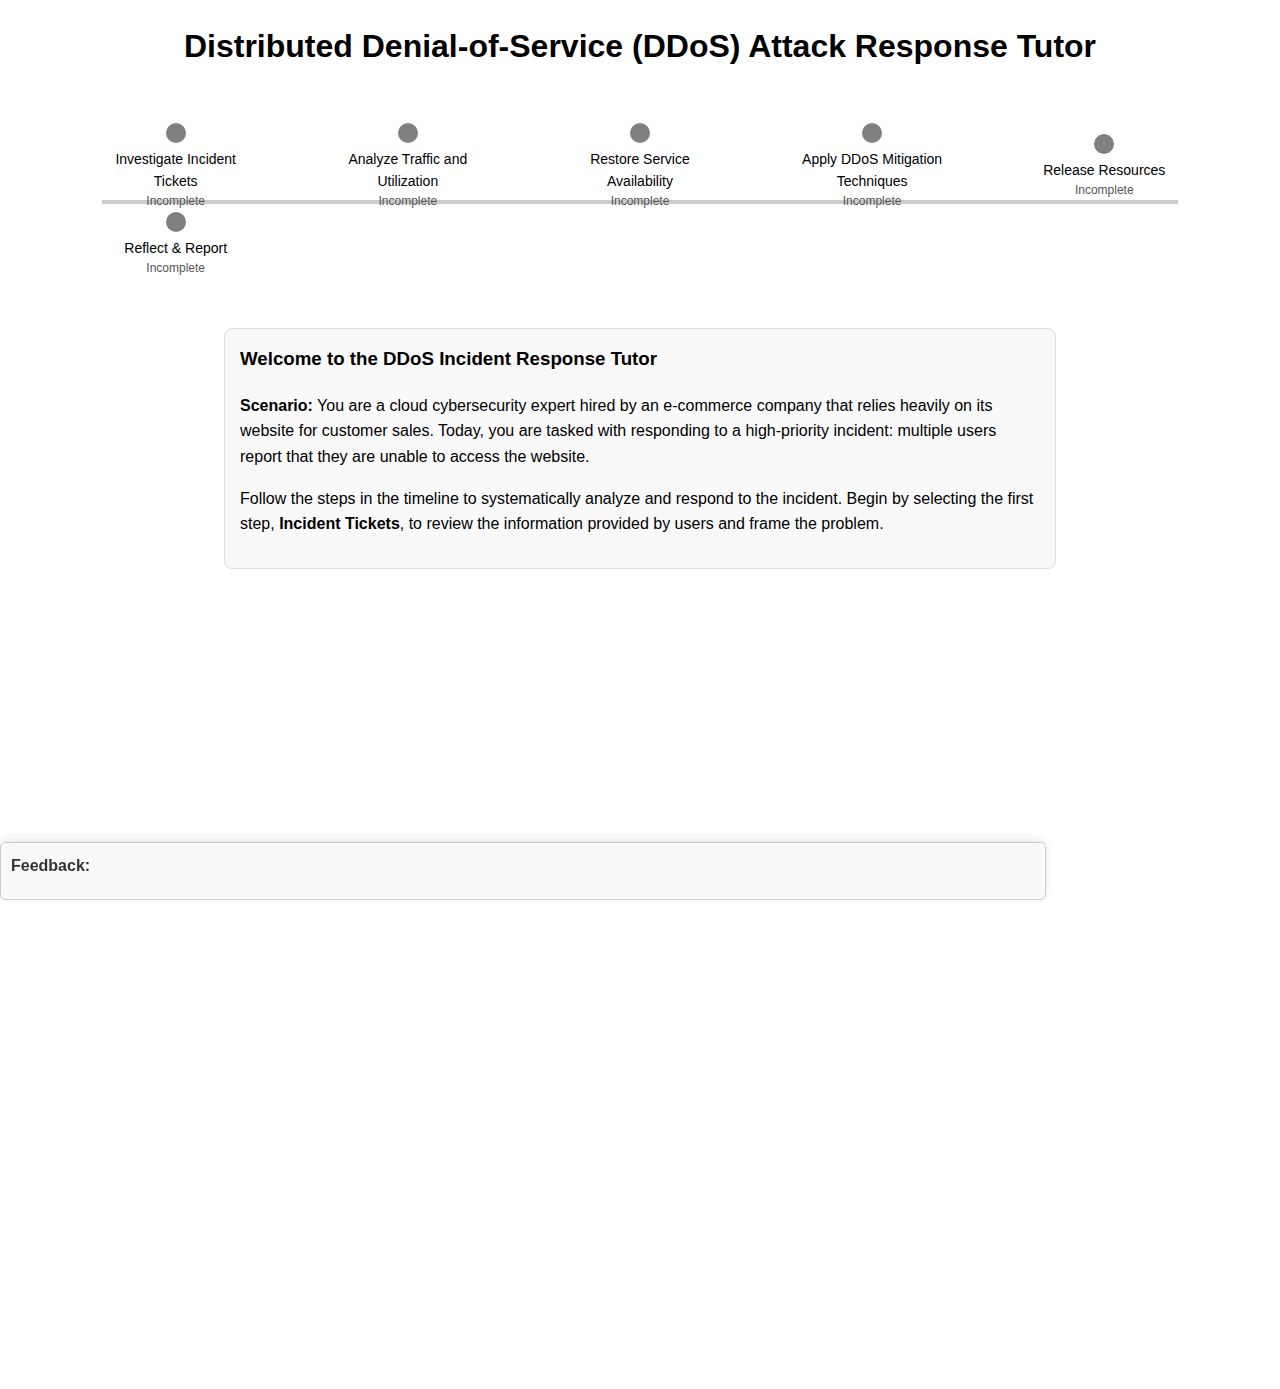
==== index.html @ 2b3bc543 "minor update" ====
<!DOCTYPE html>
<html lang="en">

<head>
    <meta charset="UTF-8">
    <meta name="viewport" content="width=device-width, initial-scale=1.0">
    <title>DDoS Incident Response Tutor</title>
    <style>
        body {
            font-family: Arial, sans-serif;
            line-height: 1.6;
            margin: 20px;
        }

        header {
            text-align: center;
            margin-bottom: 30px;
        }

        .timeline-container {
            display: flex;
            flex-direction: column;
            align-items: center;
        }

        .timeline {
            display: flex;
            justify-content: space-between;
            align-items: center;
            position: relative;
            margin: 20px 0;
            width: 90%;
            flex-wrap: wrap;
            /* Allow wrapping if necessary */
        }

        .timeline::after {
            content: '';
            position: absolute;
            width: calc(100% - 40px);
            height: 4px;
            background-color: #ccc;
            top: 50%;
            left: 20px;
            z-index: 0;
        }

        .step {
            position: relative;
            z-index: 1;
            display: flex;
            flex-direction: column;
            align-items: center;
            margin: 0 10px;
            cursor: pointer;
            transition: transform 0.2s, background-color 0.2s;
            width: 15%;
            /* Set a fixed width for steps */
            text-align: center;
            /* Center text inside each step */
        }

        .step:hover {
            transform: scale(1.1);
        }

        .step-circle {
            width: 20px;
            height: 20px;
            background-color: grey;
            border-radius: 50%;
            margin-bottom: 5px;
        }

        .step.completed .step-circle {
            background-color: #28a745;
            /* Green for completed steps */
        }

        .step-title {
            font-size: 14px;
        }

        .status {
            font-size: 12px;
            color: #555;
        }

        .details-container {
            margin-top: 30px;
            width: 100%;
            max-width: 800px;
            padding: 15px;
            background-color: #f9f9f9;
            border: 1px solid #ddd;
            border-radius: 8px;
        }

        .details-container h3 {
            margin-top: 0;
        }

        .ticket-container {
            display: flex;
            flex-direction: column;
            gap: 10px;
            margin-top: 15px;
        }

        .ticket-card {
            border: 1px solid #ccc;
            padding: 10px;
            border-radius: 5px;
            background-color: #f9f9f9;
        }

        .feedback-box {
            position: fixed;
            bottom: 0;
            /* Stick it to the bottom of the screen */
            left: 0;
            /* Align it to the left edge */
            width: 100%;
            /* Full width of the screen */
            background-color: white;
            /* Optional: Set background to differentiate from other content */
            padding: 10px;
            border-top: 2px solid #000;
            /* Optional: Add a border at the top for visual separation */
            box-shadow: 0 -2px 10px rgba(0, 0, 0, 0.1);
            /* Optional: Add shadow for better visibility */
            width: 80%;
            margin-top: 20px;
            padding: 10px;
            border: 1px solid #ccc;
            border-radius: 5px;
            background-color: #f9f9f9;
        }

        .feedback-box h4 {
            margin: 0 0 10px 0;
            font-size: 16px;
            color: #333;
        }

        .feedback-box ul {
            margin: 0;
            padding-left: 20px;
        }

        .feedback-box ul li {
            font-size: 14px;
            color: #555;
        }
    </style>
</head>

<body>
    <header>
        <h1>Distributed Denial-of-Service (DDoS) Attack Response Tutor</h1>
    </header>

    <div class="timeline-container">
        <!-- Timeline -->
        <div class="timeline">
            <div class="step" id="step-incident" onclick="showDetails('incident')">
                <div class="step-circle"></div>
                <div class="step-title">Investigate Incident Tickets</div>
                <div class="status" id="status-incident">Incomplete</div>
            </div>
            <div class="step" id="step-analyze" onclick="showDetails('analyze')">
                <div class="step-circle"></div>
                <div class="step-title">Analyze Traffic and Utilization</div>
                <div class="status" id="status-analyze">Incomplete</div>
            </div>
            <div class="step" id="step-scale" onclick="showDetails('scale')">
                <div class="step-circle"></div>
                <div class="step-title">Restore Service Availability</div>
                <div class="status" id="status-scale">Incomplete</div>
            </div>
            <div class="step" id="step-mitigation" onclick="showDetails('mitigation')">
                <div class="step-circle"></div>
                <div class="step-title">Apply DDoS Mitigation Techniques</div>
                <div class="status" id="status-mitigation">Incomplete</div>
            </div>
            <div class="step" id="step-release" onclick="showDetails('release')">
                <div class="step-circle"></div>
                <div class="step-title">Release Resources</div>
                <div class="status" id="status-release">Incomplete</div>
            </div>
            <div class="step" id="step-reflect" onclick="showDetails('reflect')">
                <div class="step-circle"></div>
                <div class="step-title">Reflect & Report</div>
                <div class="status" id="status-reflect">Incomplete</div>
            </div>
        </div>

        <!-- Shared Details Section -->
        <div id="details" class="details-container">
            <h3>Welcome to the DDoS Incident Response Tutor</h3>
            <p>
                <strong>Scenario:</strong> You are a cloud cybersecurity expert hired by an e-commerce company
                that relies heavily on its website for customer sales. Today, you are tasked with responding
                to a high-priority incident: multiple users report that they are unable to access the website.
            </p>
            <p>
                Follow the steps in the timeline to systematically analyze and respond to the incident. Begin by
                selecting the first step, <strong>Incident Tickets</strong>, to review the information provided by
                users
                and frame the problem.
            </p>

        </div>
        <!-- Feedback Box -->
        <div id="feedback-box" class="feedback-box">
            <h4>Feedback:</h4>
            <ul id="feedback-list"></ul>
        </div>

        <div style="height: 800px;"></div>

    </div>

    <script>
        // Details content for each step
        const stepDetails = {
            incident: {
                title: "Step 1: Investigate the Incident Tickets",
                content: `Before diving into resolving the issue, we must first fully understand what the users are reporting.

    Your goal in this step:
    <ul>
        <li>Carefully review the ticket details to identify the symptoms reported by users.</li>
        <li>Frame the problem based on the information provided, ensuring you understand the scope of the issue.</li>
        <li>Take note of any patterns or relevant timestamps mentioned in the ticket for further analysis.</li>
    </ul>
    
    Investigating the problem thoroughly will guide your next steps in diagnosing and addressing the incident effectively.
    

<h4>Support Tickets Submitted by Users:</h4>
<div class="ticket-container">
    <div class="ticket-card">
        <h5>User: Alice | Date: Fri, Nov 29, 2024 03:15 PM</h5>
        <strong>Title:</strong> I cannot access your website<br>
        <strong>Details:</strong> I’ve been using the website for the past hour, but suddenly it stopped working. Now, it just times out whenever I try to load it.
    </div>
    <div class="ticket-card">
        <h5>User: Bob | Date: Fri, Nov 29, 2024 03:20 PM</h5>
        <strong>Title:</strong> Slow website response<br>
        <strong>Details:</strong> The website was working fine earlier, but now it’s incredibly slow. Images don’t load, and buttons don’t work properly. I want to complete my checkout before the Black Friday discount ends.
    </div>
    <div class="ticket-card">
        <h5>User: Charlie | Date: Fri, Nov 29, 2024 03:25 PM</h5>
        <strong>Title:</strong> Connection errors<br>
        <strong>Details:</strong> I was browsing the site, and it was fine for a while. But now, every few minutes, I get disconnected and have to refresh the page. It’s very frustrating.
    </div>
</div>



<h4>Reflective Questions:</h4>
    <p>1. Based on the tickets, what is the most likely type of issue being reported?</p>
<label>
    <input type="radio" name="q1" value="b" onclick="checkAnswer('q1', 'b')"> An issue with user accounts causing login failures
</label><br>
<label>
    <input type="radio" name="q1" value="c" onclick="checkAnswer('q1', 'c')"> A browser compatibility issue preventing users from accessing the website
</label><br>
    <label>
    <input type="radio" name="q1" value="a" onclick="checkAnswer('q1', 'a')"> A network connectivity issue affecting multiple users
</label><br>

<p>2. Which of the following should be your first priority based on the reports?</p>
<label>
    <input type="radio" name="q2" value="a" onclick="checkAnswer('q2', 'a')"> Check the server error logs
</label><br>
<label>
    <input type="radio" name="q2" value="b" onclick="checkAnswer('q2', 'b')"> Investigate whether user accounts have been compromised
</label><br>
<label>
    <input type="radio" name="q2" value="c" onclick="checkAnswer('q2', 'c')"> Monitor server traffic and CPU utilization to identify anomalies
</label><br>
    `
            },
            analyze: {
                title: "Step 2: Analyze Traffic and Utilization Patterns",
                content: `
            <p>In this step, you will analyze server traffic and CPU utilization graphs to identify the anomaly.</p>
            <div class="graph-container">
                <img src="incoming-traffic-over-time.png" alt="Traffic Over Time" style="max-width: 100%; margin-bottom: 20px;">
                <p>1. Based on the traffic graph, what anomaly is observed at 3 PM?</p>
                <label>
                    <input type="radio" name="q21" value="a" onclick="checkAnswer('q21', 'a')"> A sudden spike in server traffic
                </label><br>
                <label>
                    <input type="radio" name="q21" value="b" onclick="checkAnswer('q21', 'b')"> A drop in server traffic
                </label><br>
                <label>
                    <input type="radio" name="q21" value="c" onclick="checkAnswer('q21', 'c')"> No significant changes observed
                </label><br>
                <img src="infrastructure-utilization-over-time.png" alt="CPU Utilization Over Time" style="max-width: 100%;">

                <p>2. What does the CPU utilization graph indicate about server performance at 3 PM?</p>
                <label>
                    <input type="radio" name="q22" value="a" onclick="checkAnswer('q22', 'a')"> CPU utilization remains stable
                </label><br>
                <label>
                    <input type="radio" name="q22" value="b" onclick="checkAnswer('q22', 'b')"> CPU utilization spikes to nearly 100%
                </label><br>
                <label>
                    <input type="radio" name="q22" value="c" onclick="checkAnswer('q22', 'c')"> CPU utilization decreases significantly
                </label><br>
            </div>

                <p>3. Based on the information from the traffic and CPU graphs, which of the following is the most likely cause of the anomaly?</p>
    <label>
        <input type="radio" name="q23" value="a" onclick="checkAnswer('q23', 'a')"> A Distributed Denial of Service (DDoS) attack
    </label><br>
    <label>
        <input type="radio" name="q23" value="b" onclick="checkAnswer('q23', 'b')"> A hardware failure in the server
    </label><br>
    <label>
        <input type="radio" name="q23" value="c" onclick="checkAnswer('q23', 'c')"> A network routing issue
    </label><br>

        `
            },
            scale: {
                title: "Step 3: Restore Service Availability",
                content: ` 
    <p>1. Your company relies on the e-commerce website availability, and any further unavailability incurs significant losses in revenue during the Black Friday scale. Considering this, what should be the immediate operations to take?</p>
    <label>
        <input type="radio" name="q31" value="a" onclick="checkAnswer('q31', 'a')"> Further investigate the server error logs to diagnose the issue.
    </label><br>
    <label>
        <input type="radio" name="q31" value="b" onclick="checkAnswer('q31', 'b')"> Wait for the system to stabilize on its own.
    </label><br>
    <label>
        <input type="radio" name="q31" value="c" onclick="checkAnswer('q31', 'c')"> Restore service availability by scaling infrastructure to ensure that users can continue to access the website and complete purchases.
    </label><br>
    <p>2. To restore service availability, which operation should be prioritized?</p>
<label>
    <input type="radio" name="q32" value="a" onclick="checkAnswer('q32', 'a')"> Provision more resources to handle the increased traffic
</label><br>
<label>
    <input type="radio" name="q32" value="b" onclick="checkAnswer('q32', 'b')"> Decrease resources to save costs during the peak period
</label><br>
<label>
    <input type="radio" name="q32" value="c" onclick="checkAnswer('q32', 'c')"> Wait for traffic to stabilize before taking any action
</label><br>
<p>3. You have scaled the infrastructure by provisioning more resources. What should be the next step?</p>
<label>
    <input type="radio" name="q33" value="b" onclick="checkAnswer('q33', 'b')"> Proceed to investigate the root cause of the issue immediately
</label><br>
<label>
    <input type="radio" name="q33" value="a" onclick="checkAnswer('q33', 'a')"> Check the traffic and utilization graphs to confirm that service availability is restored
</label><br>    

<p>Now that you have scaled the infrastructure by provisioning more resources, you proceed to check the traffic and utilization graphs to confirm that service availability is restored.</p>
 <div class="graph-container">
                <img src="incoming-traffic-over-time-2.png" alt="Traffic Over Time" style="max-width: 100%; margin-bottom: 20px;">
</div>
<p>With more resources provisioned, how does the traffic change?</p>
<form>
<label>
    <input type="radio" name="q34" value="a" onclick="checkAnswer('q34', 'a')"> Traffic decreased.
</label><br>
<label>
    <input type="radio" name="q34" value="b" onclick="checkAnswer('q34', 'b')"> Traffic stays the same.
</label><br>
</form>

<div class="graph-container">
    <img src="infrastructure-utilization-over-time-2.png" alt="Traffic Over Time" style="max-width: 100%; margin-bottom: 20px;">
</div>
<p>After scaling the infrastructure by provisioning additional resources, how does it change CPU utilization?</p>
<label>
    <input type="radio" name="q35" value="a" onclick="checkAnswer('q35', 'a')"> CPU utilization decreases to normal levels.
</label><br>
<label>
    <input type="radio" name="q35" value="b" onclick="checkAnswer('q35', 'b')"> CPU utilization remains at 100%.
</label><br>
<label>
    <input type="radio" name="q35" value="c" onclick="checkAnswer('q35', 'c')"> CPU utilization increases further.
</label><br>

<p>After confirming that the server load is back to operating levels, what should you prioritize as the next step?</p>
<form>
    <label>
        <input type="radio" name="q36" value="a" onclick="checkAnswer('q36', 'a')"> Notify affected users that service is back to normal.
    </label><br>
    <label>
        <input type="radio" name="q36" value="b" onclick="checkAnswer('q36', 'b')"> Investigate the potential DDoS attack immediately.
    </label><br>
</form>

                `
            },

            mitigation: {
                title: "Step 4: Apply DDoS Mitigation Techniques",
                content: `
    <p>In this step, you will explore techniques to mitigate the DDoS attack and ensure the system remains stable and secure.</p>
    

    <p>What should be your priority when applying DDoS mitigation techniques?</p>
        <form>
            <label>
                <input type="radio" name="q42" value="a" onclick="checkAnswer('q42', 'a')"> Block all incoming traffic
            </label><br>
            <label>
                <input type="radio" name="q42" value="b" onclick="checkAnswer('q42', 'b')"> Configure it to differentiate between legitimate and malicious traffic
            </label><br>
            <label>
                <input type="radio" name="q42" value="c" onclick="checkAnswer('q42', 'c')"> Redirect all traffic to a backup server
            </label><br>
        </form>

    <p>Which mitigation technique can effectively prevent attackers from sending malicious repeated requests?</p>
        <form>
            <label>
                <input type="radio" name="q41" value="a" onclick="checkAnswer('q41', 'a')"> Rate limiting
            </label><br>
            <label>
                <input type="radio" name="q41" value="b" onclick="checkAnswer('q41', 'b')"> Traffic logging
            </label><br>
            <label>
                <input type="radio" name="q41" value="c" onclick="checkAnswer('q41', 'c')"> Scaling infrastructure
            </label><br>
        </form>

<p>Now that you have applied DDoS mitigation techniques, you proceed to check the traffic and utilization graphs to confirm that DDoS attack has been stopped.</p>
<div class="graph-container">
    <img src="incoming-traffic-over-time-3.png" alt="Traffic Over Time" style="max-width: 100%; margin-bottom: 20px;">
</div>
<p>After applying mitigation techniques, how does the traffic change?</p>
<form>

    <label>
        <input type="radio" name="q43" value="b" onclick="checkAnswer('q43', 'b')"> Traffic stays the same.
    </label><br>
    <label>
        <input type="radio" name="q43" value="c" onclick="checkAnswer('q43', 'c')"> Traffic increases further.
    </label><br>
        <label>
        <input type="radio" name="q43" value="a" onclick="checkAnswer('q43', 'a')"> Traffic decreases.
    </label><br>
</form>

<div class="graph-container">
    <img src="infrastructure-utilization-over-time-3.png" alt="CPU Utilization Over Time" style="max-width: 100%; margin-bottom: 20px;">
</div>
<p>After scaling the infrastructure and applying mitigation techniques, how does the CPU utilization change?</p>
<form>
    <label>
        <input type="radio" name="q45" value="b" onclick="checkAnswer('q45', 'b')"> CPU utilization stays the same.
    </label><br>
    <label>
        <input type="radio" name="q45" value="c" onclick="checkAnswer('q45', 'c')"> CPU utilization increases.
    </label><br>
        <label>
        <input type="radio" name="q45" value="a" onclick="checkAnswer('q45', 'a')"> CPU utilization decreases.
    </label><br>
</form>
 
    `
            },
            release: {
                title: "Step 5: Release Additional Resources",
                content: `Once the malicious traffic has been mitigated and the infrastructure is stable, it's time to optimize your resource usage to reduce costs while maintaining availability. Over-provisioned resources can lead to unnecessary expenses, especially during periods of stable traffic.


<div class="graph-container"> <img src="infrastructure-utilization-over-time-3.png" alt="CPU Utilization Over Time" style="max-width: 100%; margin-bottom: 20px;"> </div>
Now that you have observed the infrastructure post-mitigation, you may notice that with the malicious traffic gone and the additional resources provisioned, the infrastructure is now underutilized. This is an indication that it is time to adjust resource allocation accordingly.

<p>With the infrastructure underutilized after the malicious traffic has been mitigated, what should you do next?</p>
<label> <input type="radio" name="q51" value="b" onclick="checkAnswer('q51', 'b')"> Increase the number of resources to prepare for further attacks. </label><br>
<label> <input type="radio" name="q51" value="c" onclick="checkAnswer('q51', 'c')"> Keep the resources as they are to maintain readiness. </label><br>
 <label> <input type="radio" name="q51" value="a" onclick="checkAnswer('q51', 'a')"> Decrease the number of resources to optimize costs. </label><br>

`
            },
            reflect: {
                title: "Step 6: Reflect and Report",
                content: `
    <p>Great work systematically addressing this critical incident! Time to reflecting on your actions and outcomes.</p>

    <h4>Summary of Completed Steps:</h4>
    <ol>
        <li><strong>Investigate Incident Tickets:</strong> Reviewed user-reported issues to identify symptoms and frame the scope of the problem.</li>
        <li><strong>Analyze Traffic and Utilization:</strong> Monitored traffic and CPU utilization to detect anomalies and confirmed a potential DDoS attack.</li>
        <li><strong>Restore Service Availability:</strong> Scaled the infrastructure to ensure service availability during peak traffic.</li>
        <li><strong>Apply DDoS Mitigation Techniques:</strong> Deployed rate limiting, traffic filtering, and managed DDoS protection to stabilize traffic.</li>
        <li><strong>Release Additional Resources:</strong> Scaled back over-provisioned infrastructure to optimize costs while maintaining readiness.</li>
    </ol>
    `
            }

        };

        // Function to display details for a selected step and mark as completed
        function showDetails(step) {
            const detailsContainer = document.getElementById("details");
            detailsContainer.innerHTML = `
                <h3>${stepDetails[step].title}</h3>
                <p>${stepDetails[step].content}</p>
       ${step !== "reflect"
                    ? `<p><b>Now that you have finished all the tasks in the current step, please proceed to the next step by clicking the respective step in the timeline above.</b></p>`
                    : ""
                }
            `;

            // Mark the step as completed
            document.getElementById(`status-${step}`).textContent = "Completed";
            document.getElementById(`step-${step}`).classList.add("completed");
        }

        const answers = {
            q1: "a",
            q2: "c",
            q21: "a",
            q22: "b",
            q23: "a",
            q31: "c",
            q32: "a",
            q33: "a",
            q34: "b",
            q35: "a",
            q36: "a",
            q41: "a",
            q42: "b",
            q43: "a",
            q45: "a",
            q51: "a",
        };

        const feedback = {
            q1: {
                a: "Correct! Multiple users experiencing disconnections and timeout errors point to a network connectivity issue.",
                b: "Incorrect. While login issues could prevent access, the symptoms reported (timeouts and disconnections) do not match login-related problems.",
                c: "Incorrect. While browser issues can sometimes cause website access problems, the sudden and widespread nature of the reports suggests a network-related problem. Additionally, users mentioned the website was working fine earlier, ruling out browser compatibility issues."
            },
            q2: {
                a: "Incorrect. Checking the server error logs might help later, but the tickets indicate performance-related issues that are better diagnosed through monitoring traffic and CPU utilization first.",
                b: "Incorrect. There's no indication from the tickets that user accounts are compromised. The symptoms point to a broader performance issue.",
                c: "Correct! The tickets describe performance-related issues like slow responses and disconnections. Monitoring server traffic and CPU utilization will help identify potential overloads or unusual patterns, which are likely causes."
            },
            q21: {
                a: "Correct! The traffic graph clearly shows a sudden spike in server traffic at 3 PM, which is an anomaly.",
                b: "Incorrect. The graph shows a spike, not a drop in traffic.",
                c: "Incorrect. Significant changes are observed at 3 PM."
            },
            q22: {
                a: "Incorrect. The CPU utilization graph shows a major change, not stability.",
                b: "Correct! CPU utilization spikes to 100% at 3 PM, indicating server stress.",
                c: "Incorrect. The CPU utilization increases rather than decreasing."
            },
            q23: {
                a: "Correct! A DDoS attack could explain the sudden spike in traffic and the server's inability to handle the load, causing the CPU to max out.",
                b: "Incorrect. While hardware failures can cause disruptions, the traffic and CPU patterns suggest a different issue, such as a DDoS attack or network congestion.",
                c: "Incorrect. Network routing issues could cause disruptions, but they would typically not explain the traffic spike and CPU utilization seen here. A more likely explanation is a DDoS attack or high traffic demand."
            },
            q31: {
                a: "Incorrect. While investigating the server error logs is important, the priority right now is to restore service availability and ensure the website remains accessible. Scaling infrastructure is the key action here.",
                b: "Incorrect. Waiting for the system to stabilize will likely result in more downtime and loss of revenue. The priority should be to restore service availability by scaling infrastructure immediately.",
                c: "Correct! Restoring service availability by scaling infrastructure ensures legitimate users can continue to access the website and complete purchases, preventing revenue loss during peak periods like Black Friday."
            },
            q32: {
                a: "Correct! Provisioning more resources ensures the system can handle the increased traffic and restores availability.",
                b: "Incorrect. Decreasing resources during a peak traffic period would worsen the situation.",
                c: "Incorrect. Waiting for stabilization will result in more downtime and lost revenue."
            },
            q33: {
                a: "Correct! Monitoring traffic and utilization graphs confirms if service availability has been restored.",
                b: "Incorrect. While investigating the root cause is important, confirming restoration ensures current users can access the service.",
            },
            q34: {
                a: "Incorrect. Provisioning more resources will not decrease the traffic; the purpose of provisioning more resources is to handle the existing traffic without system overload, not to reduce the traffic itself.",
                b: "Correct! Traffic stays the same because provisioning resources does not alter the traffic level but ensures the system can better handle it.",
            },
            q35: {
                a: "Correct! Provisioning additional resources reduces the strain on the infrastructure, bringing CPU utilization back to normal levels.",
                b: "Incorrect. Scaling infrastructure prevents CPU utilization from staying at 100% by distributing the workload across more resources.",
                c: "Incorrect. Additional resources are meant to handle the load, not increase CPU utilization further."
            },
            q36: {
                a: "Correct! Notifying users is the immediate priority after service restoration. Transparency builds trust while investigations can proceed without further impacting user experience.",
                b: "Incorrect. While investigating the potential DDoS attack is critical, notifying users that service is restored ensures trust and transparency."
            },
            q41: {
                a: "Correct! Rate limiting restricts traffic from the same IP address, effectively preventing attackers from overwhelming the server using a limited number of machines.",
                b: "Incorrect. Traffic logging helps monitor activity but does not actively mitigate the attack.",
                c: "Incorrect. Scaling infrastructure is a reactive approach to increased load, not a direct DDoS mitigation technique."
            },
            q42: {
                a: "Incorrect. Blocking all incoming traffic is not feasible as it would also prevent legitimate users from accessing the service.",
                b: "Correct! Managed DDoS protection services should focus on differentiating between legitimate and malicious traffic to ensure service availability.",
                c: "Incorrect. Redirecting traffic to a backup server does not address the root cause of the attack and can lead to the backup server being overwhelmed."
            },
            q43: {
                a: "Correct! Applying mitigation techniques effectively reduces malicious traffic, thereby lowering overall traffic levels.",
                b: "Incorrect. The mitigation techniques target malicious traffic and should reduce its volume.",
                c: "Incorrect. If traffic increases further, the mitigation techniques are not properly configured or ineffective."
            },
            q45: {
                a: "Correct! Mitigation techniques and infrastructure scaling alleviate server strain, reducing CPU utilization to normal levels.",
                b: "Incorrect. The CPU utilization should drop after mitigation and scaling efforts, not remain unchanged.",
                c: "Incorrect. If CPU utilization increases, either the mitigation techniques are not effective, or the scaling effort is insufficient."
            },
            q51: {
                a: "Correct! Decreasing resources when underutilized helps optimize costs while maintaining necessary availability.",
                b: "Incorrect. Increasing resources is unnecessary when traffic has stabilized and no malicious activity is detected.",
                c: "Incorrect. Keeping the resources as they are can lead to over-provisioning and higher costs without added benefit."
            }
        };


        function checkAnswer(question, selectedAnswer) {
            const feedbackList = document.getElementById("feedback-list");
            const correctAnswer = answers[question];

            // Clear previous feedback for this question
            const existingFeedback = document.querySelector(`#feedback-${question}`);
            if (existingFeedback) {
                feedbackList.removeChild(existingFeedback);
            }

            // Create new feedback item
            const feedbackItem = document.createElement("li");
            feedbackItem.id = `feedback-${question}`;
            feedbackItem.textContent = feedback[question][selectedAnswer];

            // Highlight correct/incorrect feedback
            if (selectedAnswer === correctAnswer) {
                feedbackItem.style.color = "green";
            } else {
                feedbackItem.style.color = "red";
            }

            // Append feedback
            feedbackList.appendChild(feedbackItem);
        }

    </script>
</body>

</html>
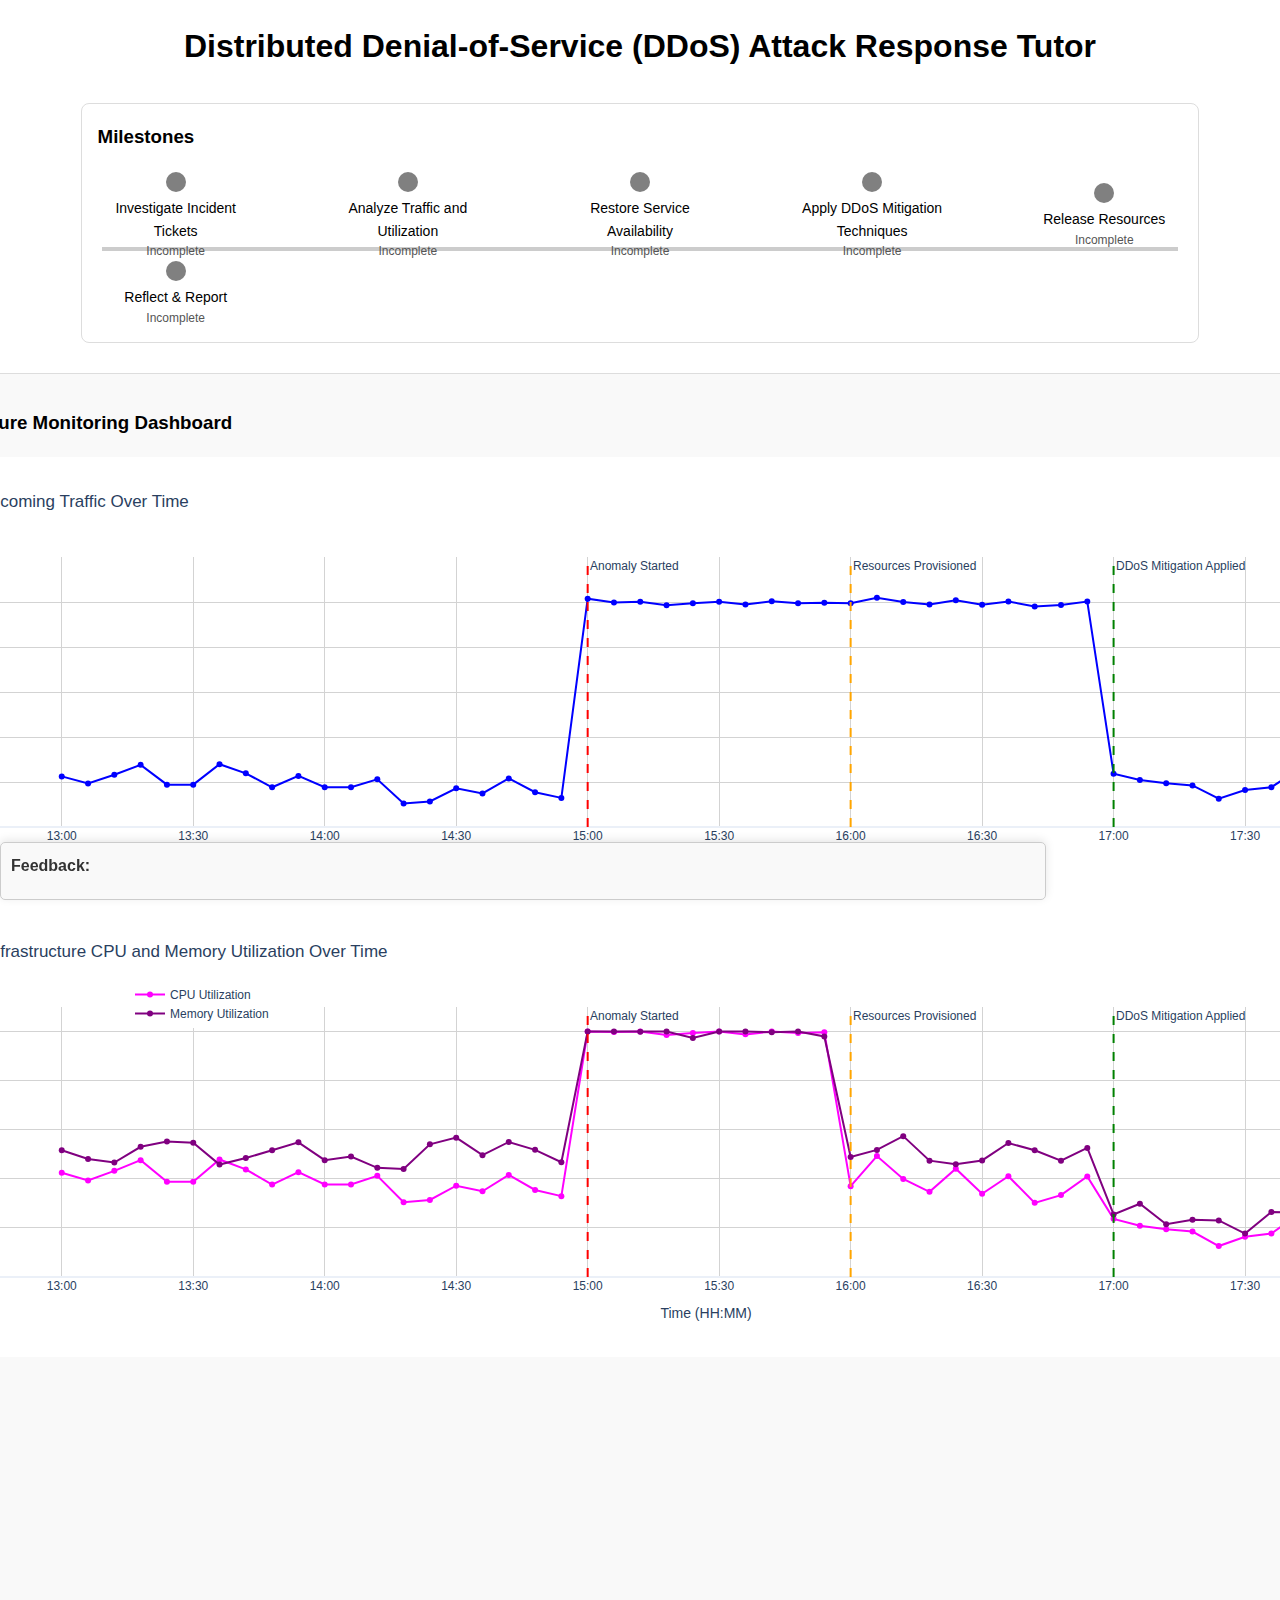
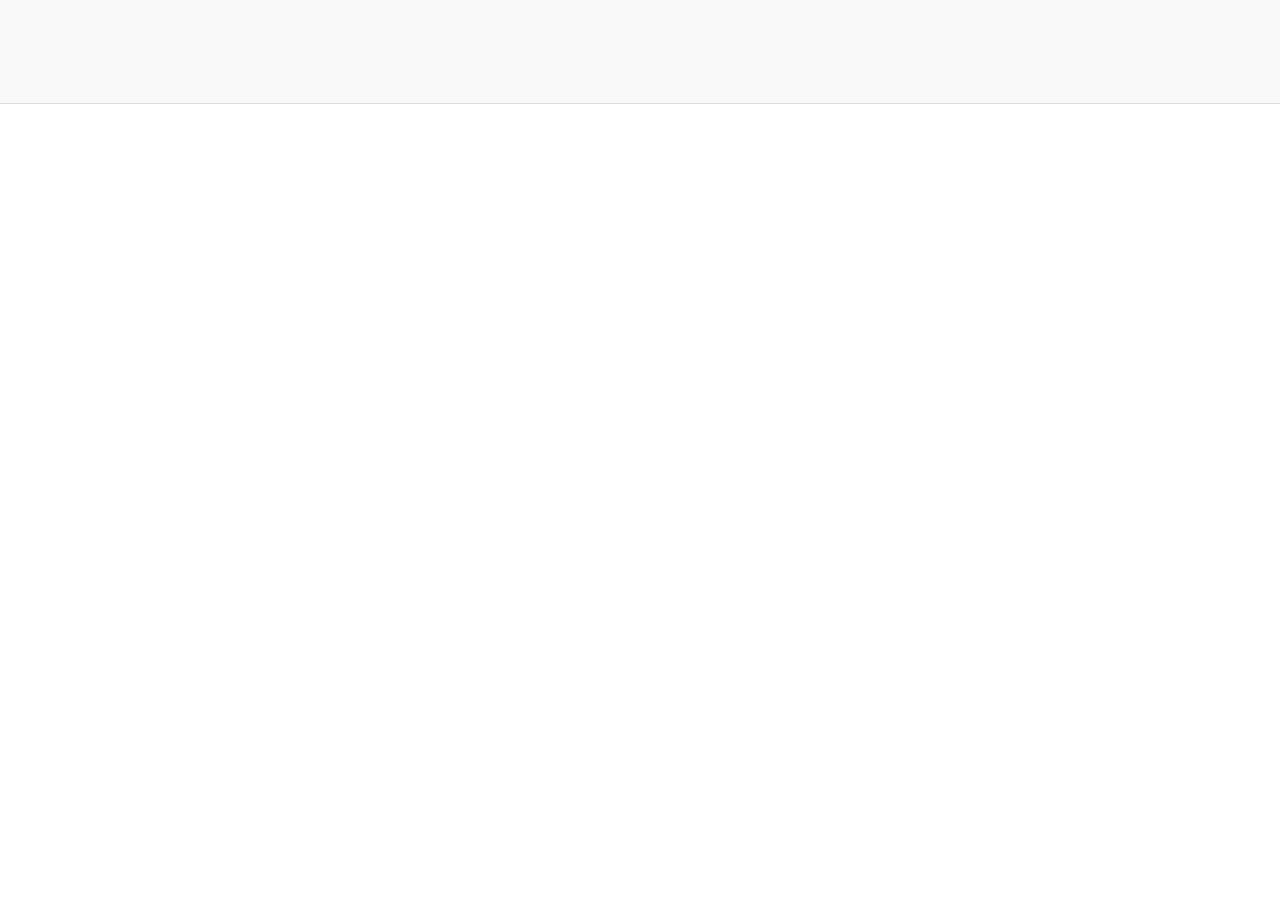
==== commit f9606151: "plotly visualization" ====
--- a/index.html
+++ b/index.html
@@ -23,13 +23,20 @@
             align-items: center;
         }
 
+        .timeline-milestones {
+            width: 90%;
+            border: 1px solid #ddd;
+            border-radius: 8px;
+        }
+
         .timeline {
             display: flex;
             justify-content: space-between;
             align-items: center;
             position: relative;
             margin: 20px 0;
-            width: 90%;
+            width: 100%;
+            height: 150px;
             flex-wrap: wrap;
             /* Allow wrapping if necessary */
         }
@@ -86,6 +93,10 @@
             color: #555;
         }
 
+        .content {
+            display: flex;
+        }
+
         .details-container {
             margin-top: 30px;
             width: 100%;
@@ -96,8 +107,12 @@
             border-radius: 8px;
         }
 
-        .details-container h3 {
-            margin-top: 0;
+        .visualization-container {
+            margin-top: 30px;
+            padding: 15px;
+            background-color: #f9f9f9;
+            border: 1px solid #ddd;
+            border-radius: 8px;
         }
 
         .ticket-container {
@@ -161,56 +176,82 @@
     </header>
 
     <div class="timeline-container">
-        <!-- Timeline -->
-        <div class="timeline">
-            <div class="step" id="step-incident" onclick="showDetails('incident')">
-                <div class="step-circle"></div>
-                <div class="step-title">Investigate Incident Tickets</div>
-                <div class="status" id="status-incident">Incomplete</div>
-            </div>
-            <div class="step" id="step-analyze" onclick="showDetails('analyze')">
-                <div class="step-circle"></div>
-                <div class="step-title">Analyze Traffic and Utilization</div>
-                <div class="status" id="status-analyze">Incomplete</div>
-            </div>
-            <div class="step" id="step-scale" onclick="showDetails('scale')">
-                <div class="step-circle"></div>
-                <div class="step-title">Restore Service Availability</div>
-                <div class="status" id="status-scale">Incomplete</div>
-            </div>
-            <div class="step" id="step-mitigation" onclick="showDetails('mitigation')">
-                <div class="step-circle"></div>
-                <div class="step-title">Apply DDoS Mitigation Techniques</div>
-                <div class="status" id="status-mitigation">Incomplete</div>
-            </div>
-            <div class="step" id="step-release" onclick="showDetails('release')">
-                <div class="step-circle"></div>
-                <div class="step-title">Release Resources</div>
-                <div class="status" id="status-release">Incomplete</div>
-            </div>
-            <div class="step" id="step-reflect" onclick="showDetails('reflect')">
-                <div class="step-circle"></div>
-                <div class="step-title">Reflect & Report</div>
-                <div class="status" id="status-reflect">Incomplete</div>
+        <div class="timeline-milestones">
+            <h3>&nbsp;&nbsp;&nbsp;Milestones</h3>
+            <!-- Timeline -->
+            <div class="timeline">
+                <div class="step" id="step-incident" onclick="showDetails('incident')">
+                    <div class="step-circle"></div>
+                    <div class="step-title">Investigate Incident Tickets</div>
+                    <div class="status" id="status-incident">Incomplete</div>
+                </div>
+                <div class="step" id="step-analyze" onclick="showDetails('analyze')">
+                    <div class="step-circle"></div>
+                    <div class="step-title">Analyze Traffic and Utilization</div>
+                    <div class="status" id="status-analyze">Incomplete</div>
+                </div>
+                <div class="step" id="step-scale" onclick="showDetails('scale')">
+                    <div class="step-circle"></div>
+                    <div class="step-title">Restore Service Availability</div>
+                    <div class="status" id="status-scale">Incomplete</div>
+                </div>
+                <div class="step" id="step-mitigation" onclick="showDetails('mitigation')">
+                    <div class="step-circle"></div>
+                    <div class="step-title">Apply DDoS Mitigation Techniques</div>
+                    <div class="status" id="status-mitigation">Incomplete</div>
+                </div>
+                <div class="step" id="step-release" onclick="showDetails('release')">
+                    <div class="step-circle"></div>
+                    <div class="step-title">Release Resources</div>
+                    <div class="status" id="status-release">Incomplete</div>
+                </div>
+                <div class="step" id="step-reflect" onclick="showDetails('reflect')">
+                    <div class="step-circle"></div>
+                    <div class="step-title">Reflect & Report</div>
+                    <div class="status" id="status-reflect">Incomplete</div>
+                </div>
             </div>
         </div>
-
-        <!-- Shared Details Section -->
-        <div id="details" class="details-container">
-            <h3>Welcome to the DDoS Incident Response Tutor</h3>
-            <p>
-                <strong>Scenario:</strong> You are a cloud cybersecurity expert hired by an e-commerce company
-                that relies heavily on its website for customer sales. Today, you are tasked with responding
-                to a high-priority incident: multiple users report that they are unable to access the website.
-            </p>
-            <p>
-                Follow the steps in the timeline to systematically analyze and respond to the incident. Begin by
-                selecting the first step, <strong>Incident Tickets</strong>, to review the information provided by
-                users
-                and frame the problem.
-            </p>
-
+        <div class="content">
+            <!-- Shared Details Section -->
+            <div id="details" class="details-container">
+                <h3>Welcome to the DDoS Incident Response Tutor</h3>
+                <p>
+                    <strong>Scenario:</strong> You are a cloud cybersecurity expert hired by an e-commerce company
+                    that relies heavily on its website for customer sales. Today, you are tasked with responding
+                    to a high-priority incident: multiple users report that they are unable to access the website.
+                </p>
+                <p>
+                    Follow the steps in the timeline to systematically analyze and respond to the incident. Begin by
+                    selecting the first step, <strong>Incident Tickets</strong>, to review the information provided by
+                    users
+                    and frame the problem.
+                </p>
+            </div>
+
+            <div class="visualization-container">
+                <h3>Infrastructure Monitoring Dashboard</h3>
+                <script src="https://cdn.plot.ly/plotly-latest.min.js"></script>
+                <div id="traffic-chart" style="width: 1600px"></div>
+                <script>
+                    fetch("Assets/traffic-chart-1PM-6PM.json")
+                        .then(response => response.json())
+                        .then(data => {
+                            Plotly.newPlot("traffic-chart", data.data, data.layout);
+                        });
+                </script>
+                <div id="utilization-chart" style="width: 1600px"></div>
+                <script>
+                    fetch("Assets/utilization-chart-1PM-6PM.json")
+                        .then(response => response.json())
+                        .then(data => {
+                            Plotly.newPlot("utilization-chart", data.data, data.layout);
+                        });
+                </script>
+            </div>
         </div>
+
+
         <!-- Feedback Box -->
         <div id="feedback-box" class="feedback-box">
             <h4>Feedback:</h4>
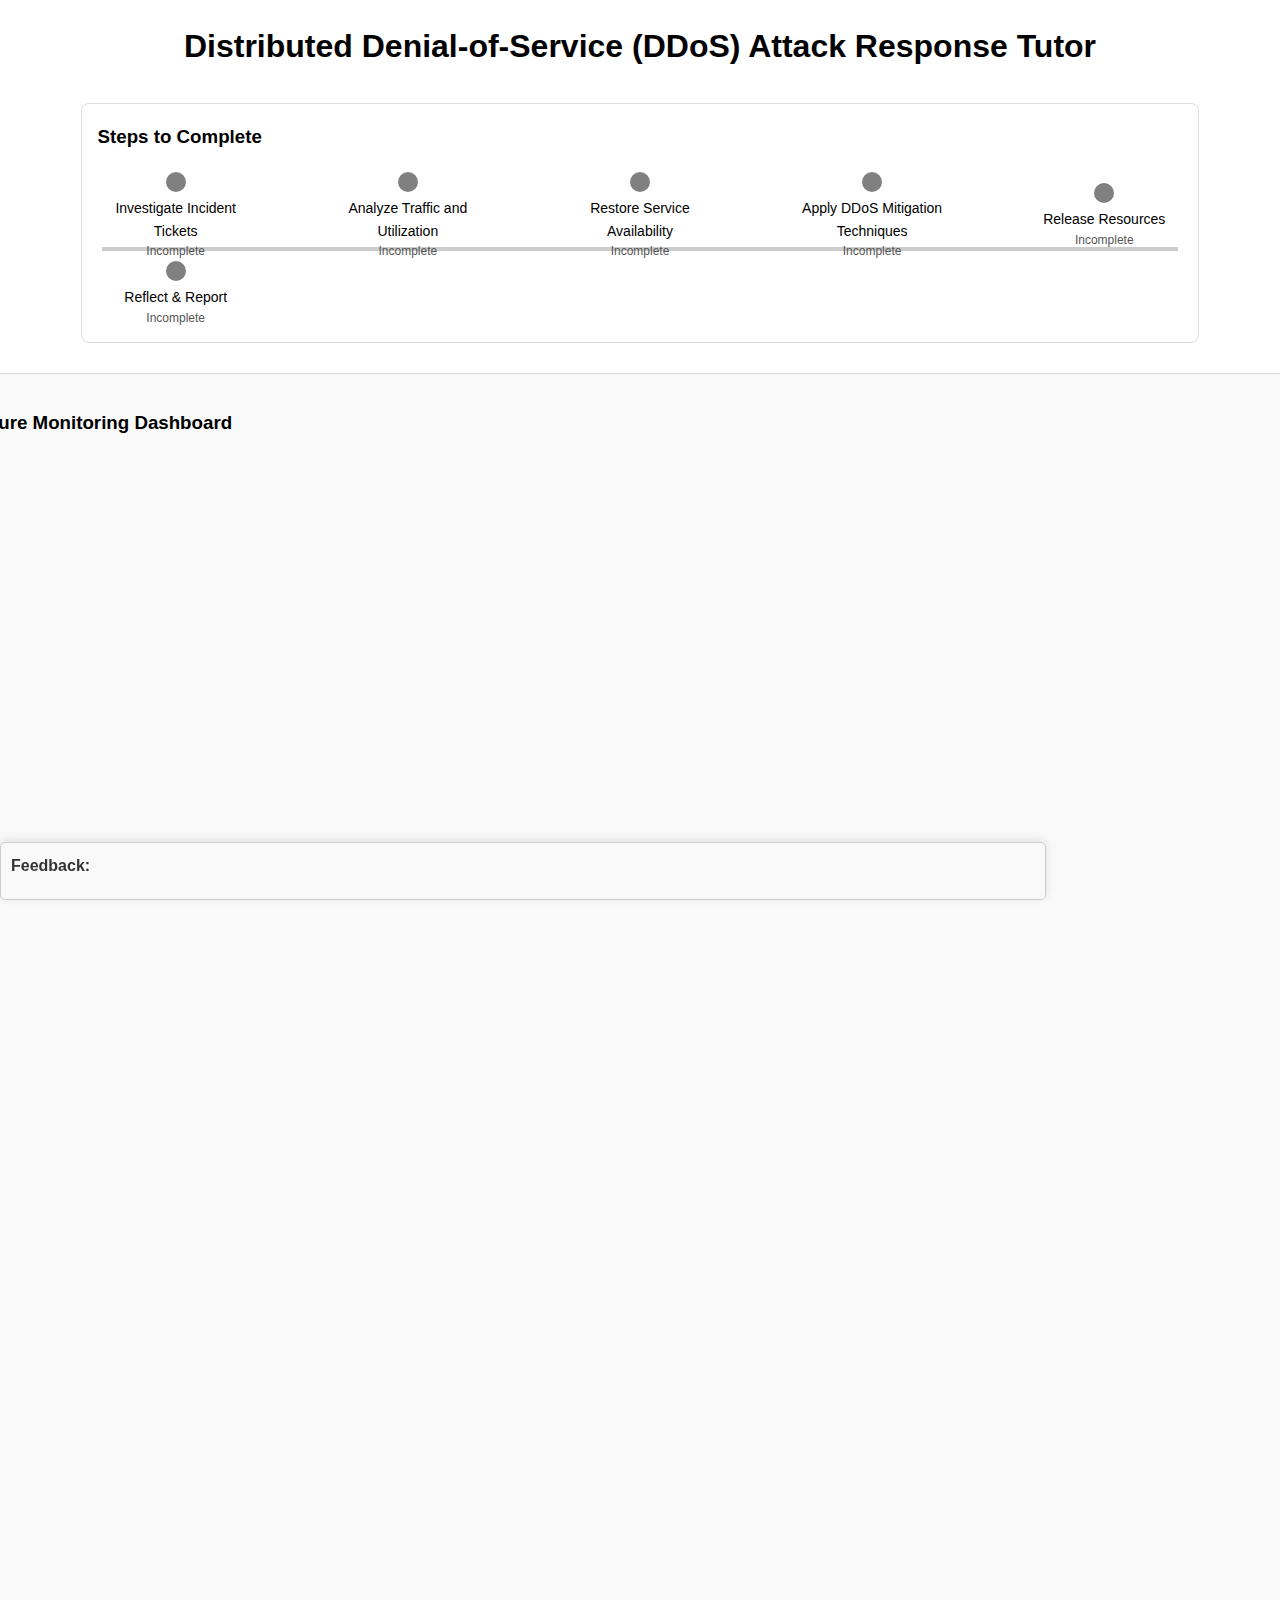
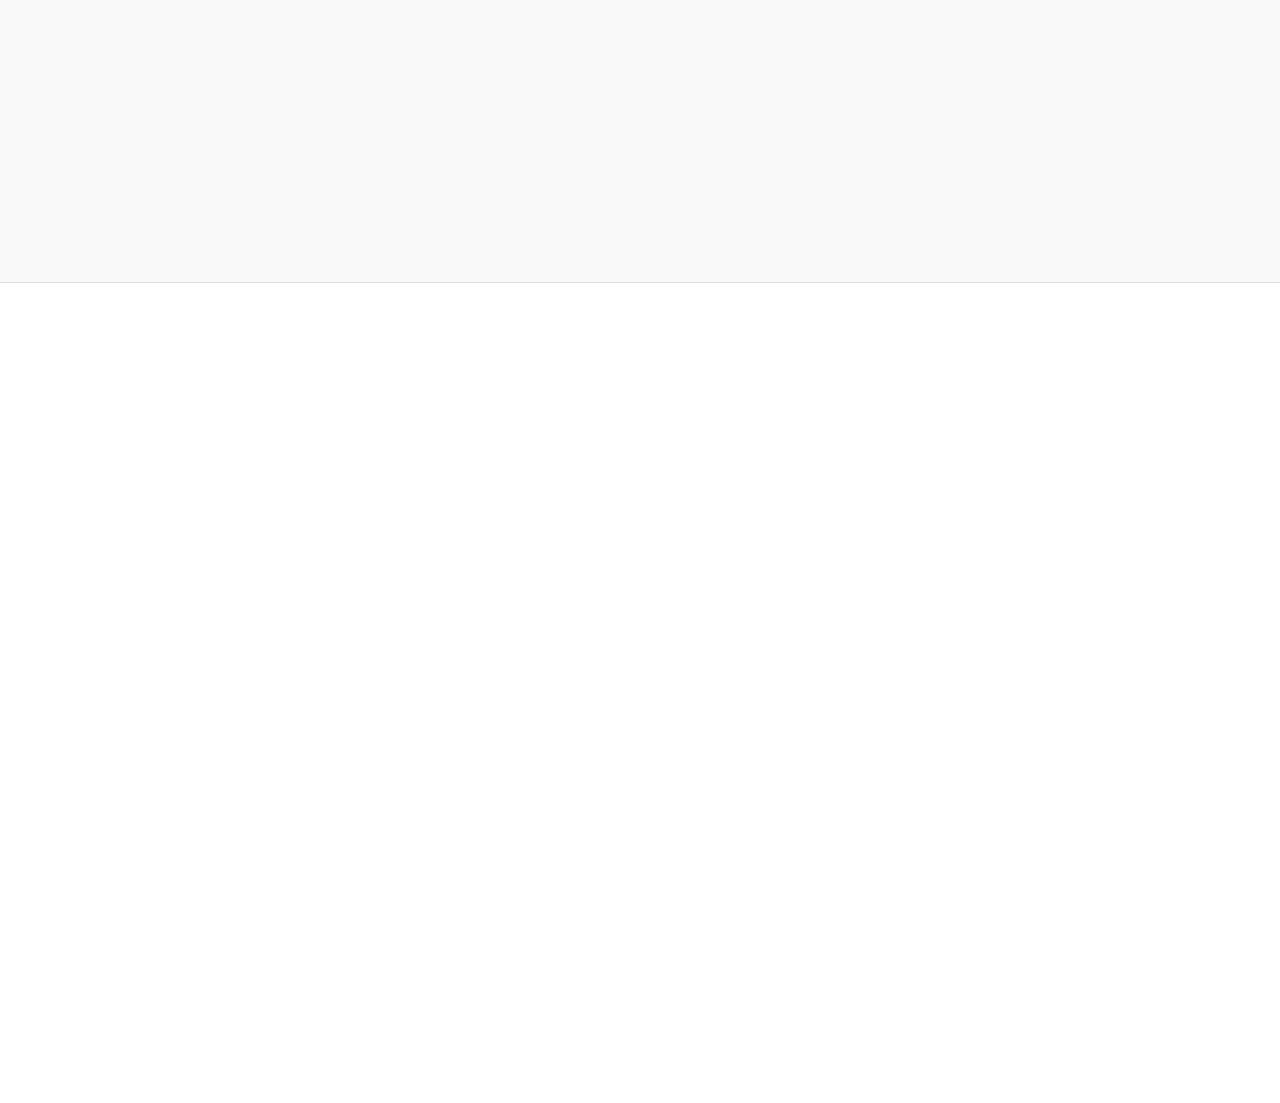
==== commit 14f52f75: "visualization graph" ====
--- a/index.html
+++ b/index.html
@@ -5,6 +5,7 @@
     <meta charset="UTF-8">
     <meta name="viewport" content="width=device-width, initial-scale=1.0">
     <title>DDoS Incident Response Tutor</title>
+    <script src="https://cdn.plot.ly/plotly-latest.min.js"></script>
     <style>
         body {
             font-family: Arial, sans-serif;
@@ -177,7 +178,7 @@
 
     <div class="timeline-container">
         <div class="timeline-milestones">
-            <h3>&nbsp;&nbsp;&nbsp;Milestones</h3>
+            <h3>&nbsp;&nbsp;&nbsp;Steps to Complete</h3>
             <!-- Timeline -->
             <div class="timeline">
                 <div class="step" id="step-incident" onclick="showDetails('incident')">
@@ -222,32 +223,15 @@
                     to a high-priority incident: multiple users report that they are unable to access the website.
                 </p>
                 <p>
-                    Follow the steps in the timeline to systematically analyze and respond to the incident. Begin by
-                    selecting the first step, <strong>Incident Tickets</strong>, to review the information provided by
-                    users
-                    and frame the problem.
+                    <strong>Instruction:</strong> In this tutor software, you will follow the steps listed in the "Steps to Complete" section in order to systematically analyze and respond to the incident. 
+                    Please get started by clicking the first step, <strong>Investigate Incident Tickets</strong>, to review the initial information and interpret the problem.
                 </p>
             </div>
 
             <div class="visualization-container">
                 <h3>Infrastructure Monitoring Dashboard</h3>
-                <script src="https://cdn.plot.ly/plotly-latest.min.js"></script>
                 <div id="traffic-chart" style="width: 1600px"></div>
-                <script>
-                    fetch("Assets/traffic-chart-1PM-6PM.json")
-                        .then(response => response.json())
-                        .then(data => {
-                            Plotly.newPlot("traffic-chart", data.data, data.layout);
-                        });
-                </script>
                 <div id="utilization-chart" style="width: 1600px"></div>
-                <script>
-                    fetch("Assets/utilization-chart-1PM-6PM.json")
-                        .then(response => response.json())
-                        .then(data => {
-                            Plotly.newPlot("utilization-chart", data.data, data.layout);
-                        });
-                </script>
             </div>
         </div>
 
@@ -552,6 +536,92 @@
                 }
             `;
 
+
+            // Function to dynamically filter data for a specific end hour
+            function plotChartWithRange(jsonUrl, chartId, endHour) {
+                fetch(jsonUrl)
+                    .then(response => response.json())
+                    .then(data => {
+                        // Get the original x-axis (time labels) and filter based on endHour
+                        const originalX = data.data[0].x; // Assumes all traces have the same x-axis
+                        const originalLength = originalX.length;
+                        const filteredLength = (endHour - 13) * 10; // Calculate the number of points for endHour (e.g., 1 PM–4 PM = 30 points)
+
+                        // Filter the x-axis and y-axis data for each trace
+                        data.data.forEach(trace => {
+                            trace.x = trace.x.slice(0, filteredLength); // Filter x-axis (time)
+                            trace.y = trace.y.slice(0, filteredLength); // Filter y-axis (utilization/traffic data)
+                        });
+
+                        // Update the layout to match the filtered x-axis
+                        data.layout.xaxis.tickvals = Array.from({ length: filteredLength }, (_, i) => i); // Adjust tickvals
+                        data.layout.xaxis.ticktext = originalX.slice(0, filteredLength); // Adjust ticktext (time labels)
+
+                        // Render the filtered chart
+                        Plotly.newPlot(chartId, data.data, data.layout);
+                    });
+            }
+
+
+            switch (step) {
+                case 'analyze':
+                    fetch("Assets/traffic-chart-1PM-4PM.json")
+                        .then(response => response.json())
+                        .then(data => {
+                            Plotly.newPlot("traffic-chart", data.data, data.layout);
+                        });
+
+                    fetch("Assets/utilization-chart-1PM-4PM.json")
+                        .then(response => response.json())
+                        .then(data => {
+                            Plotly.newPlot("utilization-chart", data.data, data.layout);
+                        });
+                    break;
+                case 'scale':
+                    fetch("Assets/traffic-chart-1PM-4PM.json")
+                        .then(response => response.json())
+                        .then(data => {
+                            Plotly.newPlot("traffic-chart", data.data, data.layout);
+                        });
+
+                    fetch("Assets/utilization-chart-1PM-4PM.json")
+                        .then(response => response.json())
+                        .then(data => {
+                            Plotly.newPlot("utilization-chart", data.data, data.layout);
+                        });
+                    // later transit to 1PM-5PM
+                    break;
+                case 'mitigation':
+                    fetch("Assets/traffic-chart-1PM-5PM.json")
+                        .then(response => response.json())
+                        .then(data => {
+                            Plotly.newPlot("traffic-chart", data.data, data.layout);
+                        });
+
+                    fetch("Assets/utilization-chart-1PM-5PM.json")
+                        .then(response => response.json())
+                        .then(data => {
+                            Plotly.newPlot("utilization-chart", data.data, data.layout);
+                        });
+                    // later transit to 1PM-6PM
+                    break;
+                case 'release':
+                    fetch("Assets/traffic-chart-1PM-6PM.json")
+                        .then(response => response.json())
+                        .then(data => {
+                            Plotly.newPlot("traffic-chart", data.data, data.layout);
+                        });
+
+                    fetch("Assets/utilization-chart-1PM-6PM.json")
+                        .then(response => response.json())
+                        .then(data => {
+                            Plotly.newPlot("utilization-chart", data.data, data.layout);
+                        });
+                    break;
+                default:
+                // code block
+            }
+
             // Mark the step as completed
             document.getElementById(`status-${step}`).textContent = "Completed";
             document.getElementById(`step-${step}`).classList.add("completed");
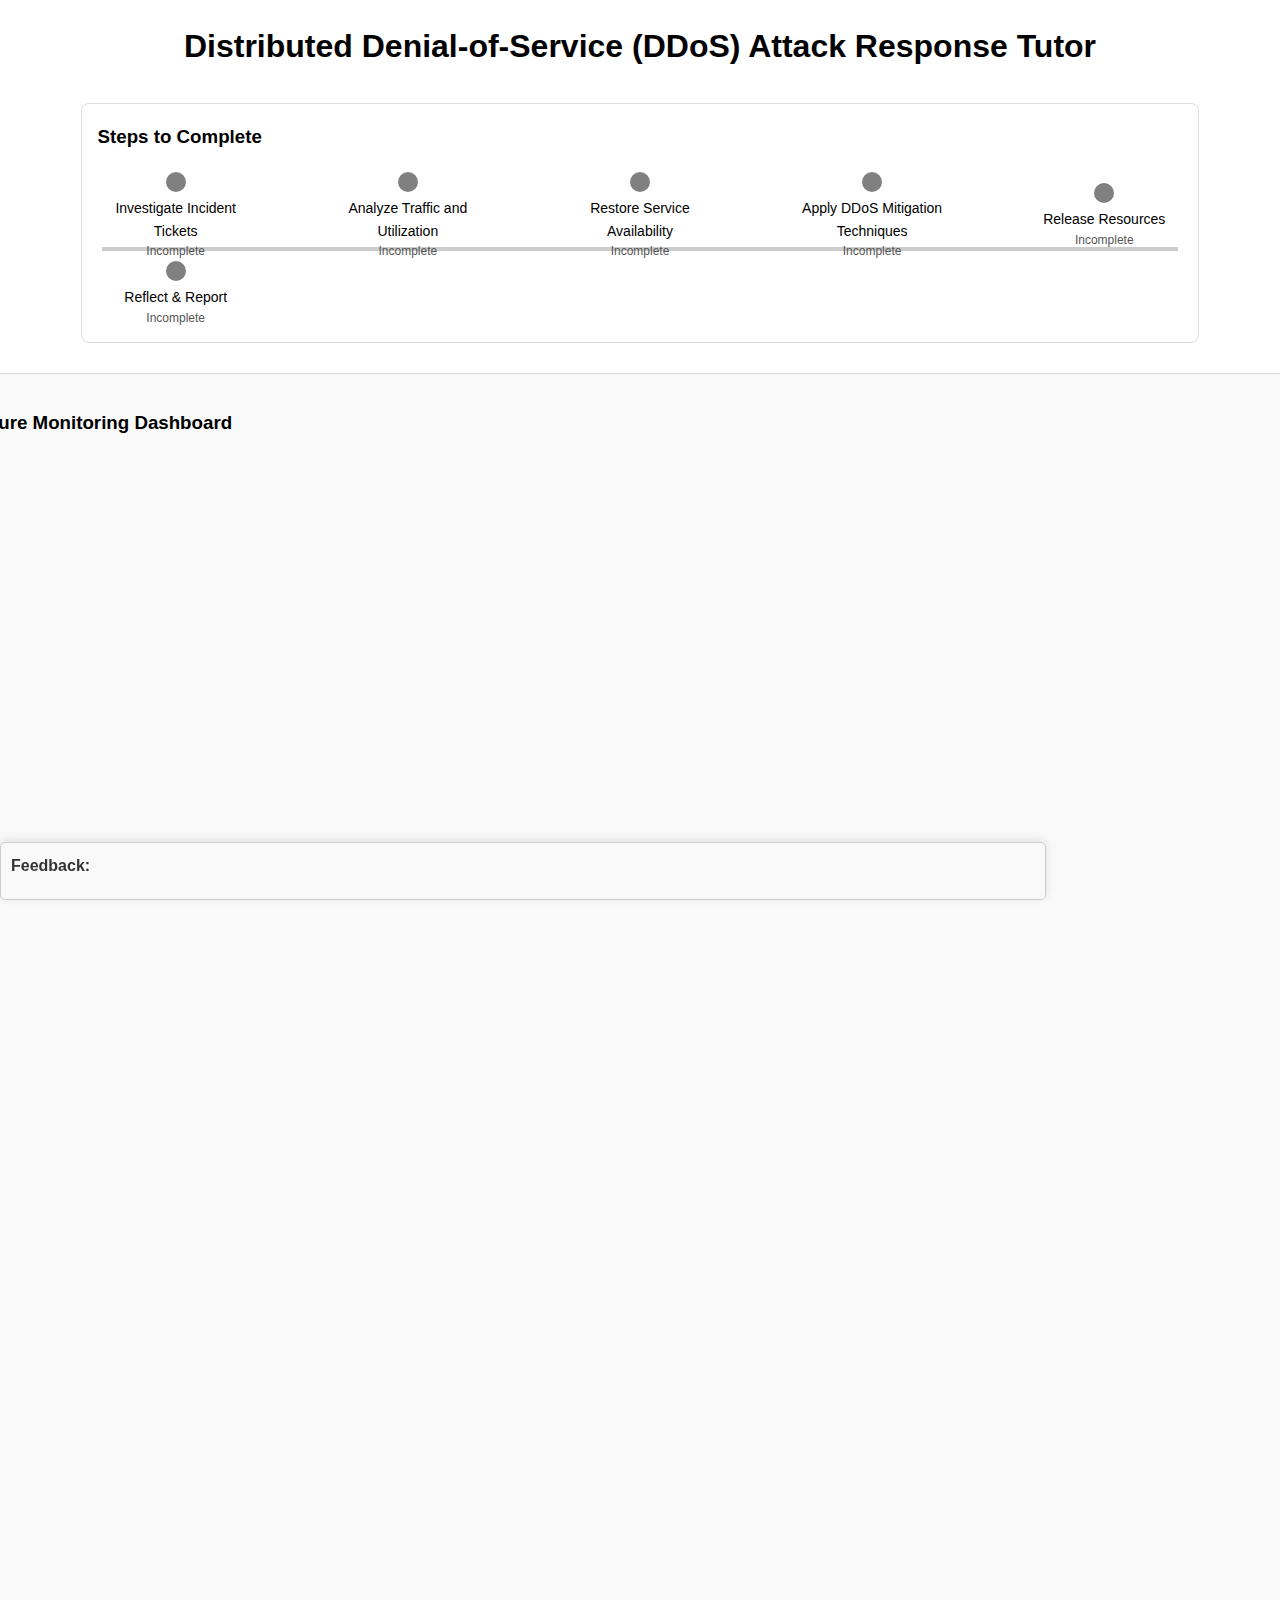
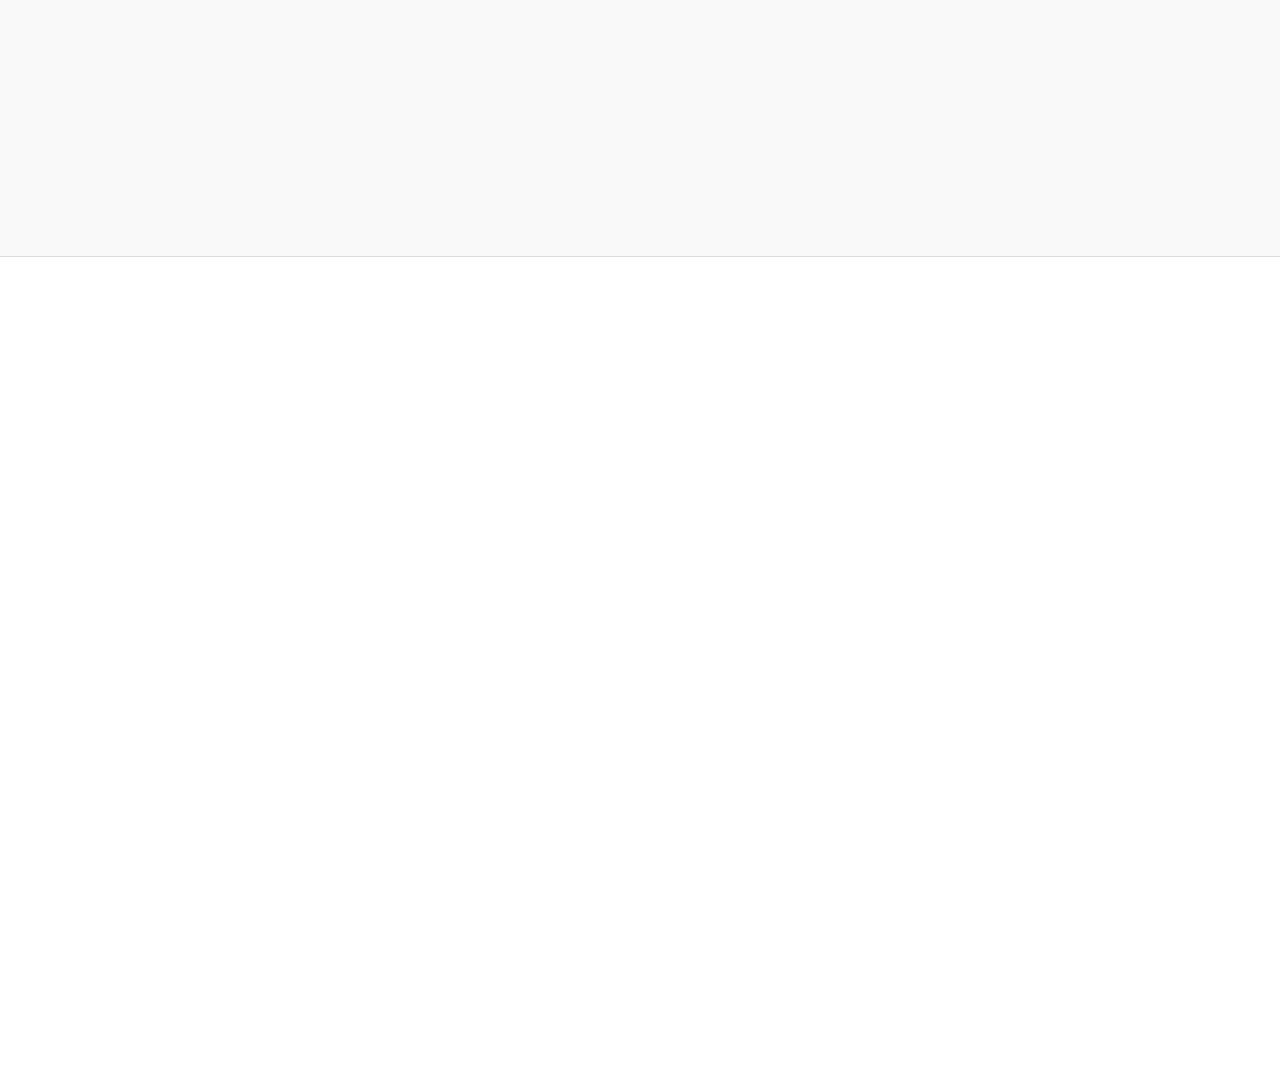
==== commit 2910fe13: "visualization graph, excess resources removed" ====
--- a/index.html
+++ b/index.html
@@ -223,8 +223,10 @@
                     to a high-priority incident: multiple users report that they are unable to access the website.
                 </p>
                 <p>
-                    <strong>Instruction:</strong> In this tutor software, you will follow the steps listed in the "Steps to Complete" section in order to systematically analyze and respond to the incident. 
-                    Please get started by clicking the first step, <strong>Investigate Incident Tickets</strong>, to review the initial information and interpret the problem.
+                    <strong>Instruction:</strong> In this tutor software, you will follow the steps listed in the "Steps
+                    to Complete" section in order to systematically analyze and respond to the incident.
+                    Begin by clicking the first step <strong>"Investigate Incident Tickets"</strong>, to review the
+                    initial information and interpret the problem.
                 </p>
             </div>
 
@@ -271,7 +273,7 @@
         <strong>Details:</strong> I’ve been using the website for the past hour, but suddenly it stopped working. Now, it just times out whenever I try to load it.
     </div>
     <div class="ticket-card">
-        <h5>User: Bob | Date: Fri, Nov 29, 2024 03:20 PM</h5>
+        <h5>User: Bob | Date: Fri, November 29, 2024 3:20 PM</h5>
         <strong>Title:</strong> Slow website response<br>
         <strong>Details:</strong> The website was working fine earlier, but now it’s incredibly slow. Images don’t load, and buttons don’t work properly. I want to complete my checkout before the Black Friday discount ends.
     </div>
@@ -304,17 +306,17 @@
     <input type="radio" name="q2" value="b" onclick="checkAnswer('q2', 'b')"> Investigate whether user accounts have been compromised
 </label><br>
 <label>
-    <input type="radio" name="q2" value="c" onclick="checkAnswer('q2', 'c')"> Monitor server traffic and CPU utilization to identify anomalies
+    <input type="radio" name="q2" value="c" onclick="checkAnswer('q2', 'c')"> Monitor server traffic and CPU and memory utilization to identify anomalies
 </label><br>
     `
             },
             analyze: {
                 title: "Step 2: Analyze Traffic and Utilization Patterns",
+                // <img src="incoming-traffic-over-time.png" alt="Traffic Over Time" style="max-width: 100%; margin-bottom: 20px;">
+                // <img src="infrastructure-utilization-over-time.png" alt="CPU and memory utilization Over Time" style="max-width: 100%;">
                 content: `
-            <p>In this step, you will analyze server traffic and CPU utilization graphs to identify the anomaly.</p>
-            <div class="graph-container">
-                <img src="incoming-traffic-over-time.png" alt="Traffic Over Time" style="max-width: 100%; margin-bottom: 20px;">
-                <p>1. Based on the traffic graph, what anomaly is observed at 3 PM?</p>
+            <p>In this step, you will analyze the server traffic and CPU and memory utilization graphs displayed on the right to identify any anomalies.</p>
+                <p>1. Based on the <b>Incoming Traffic Over Time</b> graph, what anomaly is observed at 3 PM?</p>
                 <label>
                     <input type="radio" name="q21" value="a" onclick="checkAnswer('q21', 'a')"> A sudden spike in server traffic
                 </label><br>
@@ -324,35 +326,35 @@
                 <label>
                     <input type="radio" name="q21" value="c" onclick="checkAnswer('q21', 'c')"> No significant changes observed
                 </label><br>
-                <img src="infrastructure-utilization-over-time.png" alt="CPU Utilization Over Time" style="max-width: 100%;">
-
-                <p>2. What does the CPU utilization graph indicate about server performance at 3 PM?</p>
-                <label>
-                    <input type="radio" name="q22" value="a" onclick="checkAnswer('q22', 'a')"> CPU utilization remains stable
-                </label><br>
-                <label>
-                    <input type="radio" name="q22" value="b" onclick="checkAnswer('q22', 'b')"> CPU utilization spikes to nearly 100%
-                </label><br>
-                <label>
-                    <input type="radio" name="q22" value="c" onclick="checkAnswer('q22', 'c')"> CPU utilization decreases significantly
-                </label><br>
-            </div>
-
-                <p>3. Based on the information from the traffic and CPU graphs, which of the following is the most likely cause of the anomaly?</p>
-    <label>
-        <input type="radio" name="q23" value="a" onclick="checkAnswer('q23', 'a')"> A Distributed Denial of Service (DDoS) attack
-    </label><br>
-    <label>
-        <input type="radio" name="q23" value="b" onclick="checkAnswer('q23', 'b')"> A hardware failure in the server
-    </label><br>
-    <label>
-        <input type="radio" name="q23" value="c" onclick="checkAnswer('q23', 'c')"> A network routing issue
-    </label><br>
-
+
+                <p>2. What does the <b>Infrastructure CPU and Memory Utilization</b> graph indicate about server performance at 3 PM?</p>
+                <label>
+                    <input type="radio" name="q22" value="a" onclick="checkAnswer('q22', 'a')"> CPU and memory utilization remains stable
+                </label><br>
+                <label>
+                    <input type="radio" name="q22" value="b" onclick="checkAnswer('q22', 'b')"> CPU and memory utilization spikes to nearly 100%
+                </label><br>
+                <label>
+                    <input type="radio" name="q22" value="c" onclick="checkAnswer('q22', 'c')"> CPU and memory utilization decreases significantly
+                </label><br>
+            
+
+                <p>3. Based on the information from the traffic and utilization graphs, which of the following is the most likely cause of the anomaly?</p>
+                <label>
+                    <input type="radio" name="q23" value="b" onclick="checkAnswer('q23', 'b')"> A hardware failure in the server
+                </label><br>
+                <label>
+                    <input type="radio" name="q23" value="c" onclick="checkAnswer('q23', 'c')"> A network routing issue
+                </label><br>
+                <label>
+                    <input type="radio" name="q23" value="a" onclick="checkAnswer('q23', 'a')"> A Distributed Denial of Service (DDoS) attack
+                </label><br>
         `
             },
             scale: {
                 title: "Step 3: Restore Service Availability",
+                // <img src="incoming-traffic-over-time-2.png" alt="Traffic Over Time" style="max-width: 100%; margin-bottom: 20px;">
+                // <img src="infrastructure-utilization-over-time-2.png" alt="Traffic Over Time" style="max-width: 100%; margin-bottom: 20px;">
                 content: ` 
     <p>1. Your company relies on the e-commerce website availability, and any further unavailability incurs significant losses in revenue during the Black Friday scale. Considering this, what should be the immediate operations to take?</p>
     <label>
@@ -379,14 +381,12 @@
     <input type="radio" name="q33" value="b" onclick="checkAnswer('q33', 'b')"> Proceed to investigate the root cause of the issue immediately
 </label><br>
 <label>
-    <input type="radio" name="q33" value="a" onclick="checkAnswer('q33', 'a')"> Check the traffic and utilization graphs to confirm that service availability is restored
+    <input type="radio" name="q33" value="a" onclick="checkAnswer('q33', 'a')"> Analyze the traffic and utilization graphs to confirm that service availability is restored
 </label><br>    
 
-<p>Now that you have scaled the infrastructure by provisioning more resources, you proceed to check the traffic and utilization graphs to confirm that service availability is restored.</p>
- <div class="graph-container">
-                <img src="incoming-traffic-over-time-2.png" alt="Traffic Over Time" style="max-width: 100%; margin-bottom: 20px;">
-</div>
-<p>With more resources provisioned, how does the traffic change?</p>
+<p>Now that you have scaled the infrastructure by provisioning additional resources, <b>the traffic and utilization graphs on the right have been updated to reflect the impact of these changes</b>. Analyze the updated graphs and answer the questions below.</p>
+
+<p>After provisioning more resources, how does the traffic change?</p>
 <form>
 <label>
     <input type="radio" name="q34" value="a" onclick="checkAnswer('q34', 'a')"> Traffic decreased.
@@ -396,18 +396,15 @@
 </label><br>
 </form>
 
-<div class="graph-container">
-    <img src="infrastructure-utilization-over-time-2.png" alt="Traffic Over Time" style="max-width: 100%; margin-bottom: 20px;">
-</div>
-<p>After scaling the infrastructure by provisioning additional resources, how does it change CPU utilization?</p>
-<label>
-    <input type="radio" name="q35" value="a" onclick="checkAnswer('q35', 'a')"> CPU utilization decreases to normal levels.
-</label><br>
-<label>
-    <input type="radio" name="q35" value="b" onclick="checkAnswer('q35', 'b')"> CPU utilization remains at 100%.
-</label><br>
-<label>
-    <input type="radio" name="q35" value="c" onclick="checkAnswer('q35', 'c')"> CPU utilization increases further.
+<p>After scaling the infrastructure by provisioning additional resources, how does it change CPU and memory utilization?</p>
+<label>
+    <input type="radio" name="q35" value="a" onclick="checkAnswer('q35', 'a')"> CPU and memory utilization decreases to normal levels.
+</label><br>
+<label>
+    <input type="radio" name="q35" value="b" onclick="checkAnswer('q35', 'b')"> CPU and memory utilization remains at 100%.
+</label><br>
+<label>
+    <input type="radio" name="q35" value="c" onclick="checkAnswer('q35', 'c')"> CPU and memory utilization increases further.
 </label><br>
 
 <p>After confirming that the server load is back to operating levels, what should you prioritize as the next step?</p>
@@ -425,6 +422,8 @@
 
             mitigation: {
                 title: "Step 4: Apply DDoS Mitigation Techniques",
+                // <img src="incoming-traffic-over-time-3.png" alt="Traffic Over Time" style="max-width: 100%; margin-bottom: 20px;">
+                // <img src="infrastructure-utilization-over-time-3.png" alt="CPU and memory utilization Over Time" style="max-width: 100%; margin-bottom: 20px;">
                 content: `
     <p>In this step, you will explore techniques to mitigate the DDoS attack and ensure the system remains stable and secure.</p>
     
@@ -455,13 +454,10 @@
             </label><br>
         </form>
 
-<p>Now that you have applied DDoS mitigation techniques, you proceed to check the traffic and utilization graphs to confirm that DDoS attack has been stopped.</p>
-<div class="graph-container">
-    <img src="incoming-traffic-over-time-3.png" alt="Traffic Over Time" style="max-width: 100%; margin-bottom: 20px;">
-</div>
+<p>Now that you have applied DDoS mitigation techniques, the traffic and utilization graphs on the right have been updated to reflect the impact of these changes. Analyze the updated graphs and answer the questions below.</p>
+
 <p>After applying mitigation techniques, how does the traffic change?</p>
 <form>
-
     <label>
         <input type="radio" name="q43" value="b" onclick="checkAnswer('q43', 'b')"> Traffic stays the same.
     </label><br>
@@ -473,19 +469,17 @@
     </label><br>
 </form>
 
-<div class="graph-container">
-    <img src="infrastructure-utilization-over-time-3.png" alt="CPU Utilization Over Time" style="max-width: 100%; margin-bottom: 20px;">
-</div>
-<p>After scaling the infrastructure and applying mitigation techniques, how does the CPU utilization change?</p>
+<p>After applying DDoS mitigation techniques, how does the CPU and memory utilization change?
+</p>
 <form>
     <label>
-        <input type="radio" name="q45" value="b" onclick="checkAnswer('q45', 'b')"> CPU utilization stays the same.
-    </label><br>
-    <label>
-        <input type="radio" name="q45" value="c" onclick="checkAnswer('q45', 'c')"> CPU utilization increases.
+        <input type="radio" name="q45" value="b" onclick="checkAnswer('q45', 'b')"> CPU and memory utilization stays the same.
+    </label><br>
+    <label>
+        <input type="radio" name="q45" value="c" onclick="checkAnswer('q45', 'c')"> CPU and memory utilization increases.
     </label><br>
         <label>
-        <input type="radio" name="q45" value="a" onclick="checkAnswer('q45', 'a')"> CPU utilization decreases.
+        <input type="radio" name="q45" value="a" onclick="checkAnswer('q45', 'a')"> CPU and memory utilization decreases.
     </label><br>
 </form>
  
@@ -493,28 +487,51 @@
             },
             release: {
                 title: "Step 5: Release Additional Resources",
+                // <img src="infrastructure-utilization-over-time-3.png" alt="CPU and memory utilization Over Time" style="max-width: 100%; margin-bottom: 20px;"> 
                 content: `Once the malicious traffic has been mitigated and the infrastructure is stable, it's time to optimize your resource usage to reduce costs while maintaining availability. Over-provisioned resources can lead to unnecessary expenses, especially during periods of stable traffic.
 
-
-<div class="graph-container"> <img src="infrastructure-utilization-over-time-3.png" alt="CPU Utilization Over Time" style="max-width: 100%; margin-bottom: 20px;"> </div>
-Now that you have observed the infrastructure post-mitigation, you may notice that with the malicious traffic gone and the additional resources provisioned, the infrastructure is now underutilized. This is an indication that it is time to adjust resource allocation accordingly.
+Now that you have observed the infrastructure after mitigation, you may notice that with the malicious traffic gone and the additional resources provisioned, the infrastructure is now underutilized. This is an indication that it is time to adjust resource allocation accordingly.
 
 <p>With the infrastructure underutilized after the malicious traffic has been mitigated, what should you do next?</p>
 <label> <input type="radio" name="q51" value="b" onclick="checkAnswer('q51', 'b')"> Increase the number of resources to prepare for further attacks. </label><br>
 <label> <input type="radio" name="q51" value="c" onclick="checkAnswer('q51', 'c')"> Keep the resources as they are to maintain readiness. </label><br>
  <label> <input type="radio" name="q51" value="a" onclick="checkAnswer('q51', 'a')"> Decrease the number of resources to optimize costs. </label><br>
 
+
+ Now that you have scaled the infrastructure by removing excess resources, analyze the updated traffic and utilization graphs on the right to confirm that service availability has been restored. Note that the graphs reflect the impact of the scaling. Use them to answer the questions below.
+
+ <p>52. After removing excess resources, how does the traffic change?</p>
+<label>
+    <input type="radio" name="q52" value="a" onclick="checkAnswer('q52', 'a')"> Traffic decreases.
+</label><br>
+<label>
+    <input type="radio" name="q52" value="b" onclick="checkAnswer('q52', 'b')"> Traffic stays the same.
+</label><br>
+<label>
+    <input type="radio" name="q52" value="c" onclick="checkAnswer('q52', 'c')"> Traffic increases.
+</label><br>
+<p>53. After removing excess resources, how does CPU and memory utilization change?</p>
+<label>
+    <input type="radio" name="q53" value="a" onclick="checkAnswer('q53', 'a')"> CPU and memory utilization decreases.
+</label><br>
+<label>
+    <input type="radio" name="q53" value="b" onclick="checkAnswer('q53', 'b')"> CPU and memory utilization stays the same.
+</label><br>
+<label>
+    <input type="radio" name="q53" value="c" onclick="checkAnswer('q53', 'c')"> CPU and memory utilization increases.
+</label><br>
+
 `
             },
             reflect: {
                 title: "Step 6: Reflect and Report",
                 content: `
-    <p>Great work systematically addressing this critical incident! Time to reflecting on your actions and outcomes.</p>
+    <p>Great work systematically addressing this critical incident! Time to reflect on your actions and outcomes.</p>
 
     <h4>Summary of Completed Steps:</h4>
     <ol>
         <li><strong>Investigate Incident Tickets:</strong> Reviewed user-reported issues to identify symptoms and frame the scope of the problem.</li>
-        <li><strong>Analyze Traffic and Utilization:</strong> Monitored traffic and CPU utilization to detect anomalies and confirmed a potential DDoS attack.</li>
+        <li><strong>Analyze Traffic and Utilization:</strong> Monitored traffic and CPU and memory utilization to detect anomalies and confirmed a potential DDoS attack.</li>
         <li><strong>Restore Service Availability:</strong> Scaled the infrastructure to ensure service availability during peak traffic.</li>
         <li><strong>Apply DDoS Mitigation Techniques:</strong> Deployed rate limiting, traffic filtering, and managed DDoS protection to stabilize traffic.</li>
         <li><strong>Release Additional Resources:</strong> Scaled back over-provisioned infrastructure to optimize costs while maintaining readiness.</li>
@@ -523,6 +540,20 @@
             }
 
         };
+
+        function updateChart(hour) {
+            fetch(`Assets/traffic-chart-1PM-${hour}PM.json`)
+                .then(response => response.json())
+                .then(data => {
+                    Plotly.newPlot("traffic-chart", data.data, data.layout);
+                });
+
+            fetch(`Assets/utilization-chart-1PM-${hour}PM.json`)
+                .then(response => response.json())
+                .then(data => {
+                    Plotly.newPlot("utilization-chart", data.data, data.layout);
+                });
+        }
 
         // Function to display details for a selected step and mark as completed
         function showDetails(step) {
@@ -562,61 +593,21 @@
                     });
             }
 
-
             switch (step) {
                 case 'analyze':
-                    fetch("Assets/traffic-chart-1PM-4PM.json")
-                        .then(response => response.json())
-                        .then(data => {
-                            Plotly.newPlot("traffic-chart", data.data, data.layout);
-                        });
-
-                    fetch("Assets/utilization-chart-1PM-4PM.json")
-                        .then(response => response.json())
-                        .then(data => {
-                            Plotly.newPlot("utilization-chart", data.data, data.layout);
-                        });
+                    updateChart(4);
                     break;
                 case 'scale':
-                    fetch("Assets/traffic-chart-1PM-4PM.json")
-                        .then(response => response.json())
-                        .then(data => {
-                            Plotly.newPlot("traffic-chart", data.data, data.layout);
-                        });
-
-                    fetch("Assets/utilization-chart-1PM-4PM.json")
-                        .then(response => response.json())
-                        .then(data => {
-                            Plotly.newPlot("utilization-chart", data.data, data.layout);
-                        });
-                    // later transit to 1PM-5PM
+                    updateChart(4);
                     break;
                 case 'mitigation':
-                    fetch("Assets/traffic-chart-1PM-5PM.json")
-                        .then(response => response.json())
-                        .then(data => {
-                            Plotly.newPlot("traffic-chart", data.data, data.layout);
-                        });
-
-                    fetch("Assets/utilization-chart-1PM-5PM.json")
-                        .then(response => response.json())
-                        .then(data => {
-                            Plotly.newPlot("utilization-chart", data.data, data.layout);
-                        });
-                    // later transit to 1PM-6PM
+                    updateChart(5);
                     break;
                 case 'release':
-                    fetch("Assets/traffic-chart-1PM-6PM.json")
-                        .then(response => response.json())
-                        .then(data => {
-                            Plotly.newPlot("traffic-chart", data.data, data.layout);
-                        });
-
-                    fetch("Assets/utilization-chart-1PM-6PM.json")
-                        .then(response => response.json())
-                        .then(data => {
-                            Plotly.newPlot("utilization-chart", data.data, data.layout);
-                        });
+                    updateChart(6);
+                    break;
+                case 'reflect':
+                    updateChart(7);
                     break;
                 default:
                 // code block
@@ -644,6 +635,8 @@
             q43: "a",
             q45: "a",
             q51: "a",
+            q52: "b",
+            q53: "c",
         };
 
         const feedback = {
@@ -653,9 +646,9 @@
                 c: "Incorrect. While browser issues can sometimes cause website access problems, the sudden and widespread nature of the reports suggests a network-related problem. Additionally, users mentioned the website was working fine earlier, ruling out browser compatibility issues."
             },
             q2: {
-                a: "Incorrect. Checking the server error logs might help later, but the tickets indicate performance-related issues that are better diagnosed through monitoring traffic and CPU utilization first.",
+                a: "Incorrect. Checking the server error logs might help later, but the tickets indicate performance-related issues that are better diagnosed through monitoring traffic and CPU and memory utilization first.",
                 b: "Incorrect. There's no indication from the tickets that user accounts are compromised. The symptoms point to a broader performance issue.",
-                c: "Correct! The tickets describe performance-related issues like slow responses and disconnections. Monitoring server traffic and CPU utilization will help identify potential overloads or unusual patterns, which are likely causes."
+                c: "Correct! The tickets describe performance-related issues like slow responses and disconnections. Monitoring server traffic and CPU and memory utilization will help identify potential overloads or unusual patterns, which are likely causes."
             },
             q21: {
                 a: "Correct! The traffic graph clearly shows a sudden spike in server traffic at 3 PM, which is an anomaly.",
@@ -663,14 +656,14 @@
                 c: "Incorrect. Significant changes are observed at 3 PM."
             },
             q22: {
-                a: "Incorrect. The CPU utilization graph shows a major change, not stability.",
-                b: "Correct! CPU utilization spikes to 100% at 3 PM, indicating server stress.",
-                c: "Incorrect. The CPU utilization increases rather than decreasing."
+                a: "Incorrect. The CPU and memory utilization graph shows a major change, not stability.",
+                b: "Correct! CPU and memory utilization spikes to 100% at 3 PM, indicating server stress.",
+                c: "Incorrect. The CPU and memory utilization increases rather than decreasing."
             },
             q23: {
                 a: "Correct! A DDoS attack could explain the sudden spike in traffic and the server's inability to handle the load, causing the CPU to max out.",
                 b: "Incorrect. While hardware failures can cause disruptions, the traffic and CPU patterns suggest a different issue, such as a DDoS attack or network congestion.",
-                c: "Incorrect. Network routing issues could cause disruptions, but they would typically not explain the traffic spike and CPU utilization seen here. A more likely explanation is a DDoS attack or high traffic demand."
+                c: "Incorrect. Network routing issues could cause disruptions, but they would typically not explain the traffic spike and CPU and memory utilization seen here. A more likely explanation is a DDoS attack or high traffic demand."
             },
             q31: {
                 a: "Incorrect. While investigating the server error logs is important, the priority right now is to restore service availability and ensure the website remains accessible. Scaling infrastructure is the key action here.",
@@ -691,9 +684,9 @@
                 b: "Correct! Traffic stays the same because provisioning resources does not alter the traffic level but ensures the system can better handle it.",
             },
             q35: {
-                a: "Correct! Provisioning additional resources reduces the strain on the infrastructure, bringing CPU utilization back to normal levels.",
-                b: "Incorrect. Scaling infrastructure prevents CPU utilization from staying at 100% by distributing the workload across more resources.",
-                c: "Incorrect. Additional resources are meant to handle the load, not increase CPU utilization further."
+                a: "Correct! Provisioning additional resources reduces the strain on the infrastructure, bringing CPU and memory utilization back to normal levels.",
+                b: "Incorrect. Scaling infrastructure prevents CPU and memory utilization from staying at 100% by distributing the workload across more resources.",
+                c: "Incorrect. Additional resources are meant to handle the load, not increase CPU and memory utilization further."
             },
             q36: {
                 a: "Correct! Notifying users is the immediate priority after service restoration. Transparency builds trust while investigations can proceed without further impacting user experience.",
@@ -715,15 +708,27 @@
                 c: "Incorrect. If traffic increases further, the mitigation techniques are not properly configured or ineffective."
             },
             q45: {
-                a: "Correct! Mitigation techniques and infrastructure scaling alleviate server strain, reducing CPU utilization to normal levels.",
-                b: "Incorrect. The CPU utilization should drop after mitigation and scaling efforts, not remain unchanged.",
-                c: "Incorrect. If CPU utilization increases, either the mitigation techniques are not effective, or the scaling effort is insufficient."
+                a: "Correct! DDoS mitigation techniques reduce the workload on the server by stopping malicious traffic, resulting in decreased CPU and memory utilization.",
+                b: "Incorrect. DDoS mitigation techniques are designed to alleviate server load by stopping malicious traffic, which typically results in a decrease in CPU and memory utilization.",
+                c: "Incorrect. Properly implemented DDoS mitigation techniques reduce the workload on the server by blocking malicious traffic, preventing an increase in CPU and memory utilization."
             },
             q51: {
-                a: "Correct! Decreasing resources when underutilized helps optimize costs while maintaining necessary availability.",
+                a: "Correct! Decreasing resources when underutilized helps reduce unnecessary expenses while maintaining required service availability.",
                 b: "Incorrect. Increasing resources is unnecessary when traffic has stabilized and no malicious activity is detected.",
                 c: "Incorrect. Keeping the resources as they are can lead to over-provisioning and higher costs without added benefit."
-            }
+            },
+
+            q52: {
+                a: "Incorrect. Removing excess resources does not cause traffic to decrease.",
+                b: "Correct! Traffic stays the same because resource adjustments do not impact the amount of incoming traffic.",
+                c: "Incorrect. Removing excess resources does not cause traffic to increase."
+            },
+
+            q53: {
+                a: "Incorrect. Removing excess resources does not decrease utilization.",
+                b: "Incorrect. Utilization will not stay the same after excess resources are removed.",
+                c: "Correct! CPU and memory utilization increases after removing excess resources, as the workload is now handled by fewer resources."
+            },
         };
 
 
@@ -751,6 +756,16 @@
 
             // Append feedback
             feedbackList.appendChild(feedbackItem);
+
+            if (question === 'q33' && selectedAnswer === 'a') {
+                updateChart(5);
+            }
+            if (question === 'q41' && selectedAnswer === 'a') {
+                updateChart(6);
+            }
+            if (question === 'q51' && selectedAnswer === 'a') {
+                updateChart(7);
+            }
         }
 
     </script>
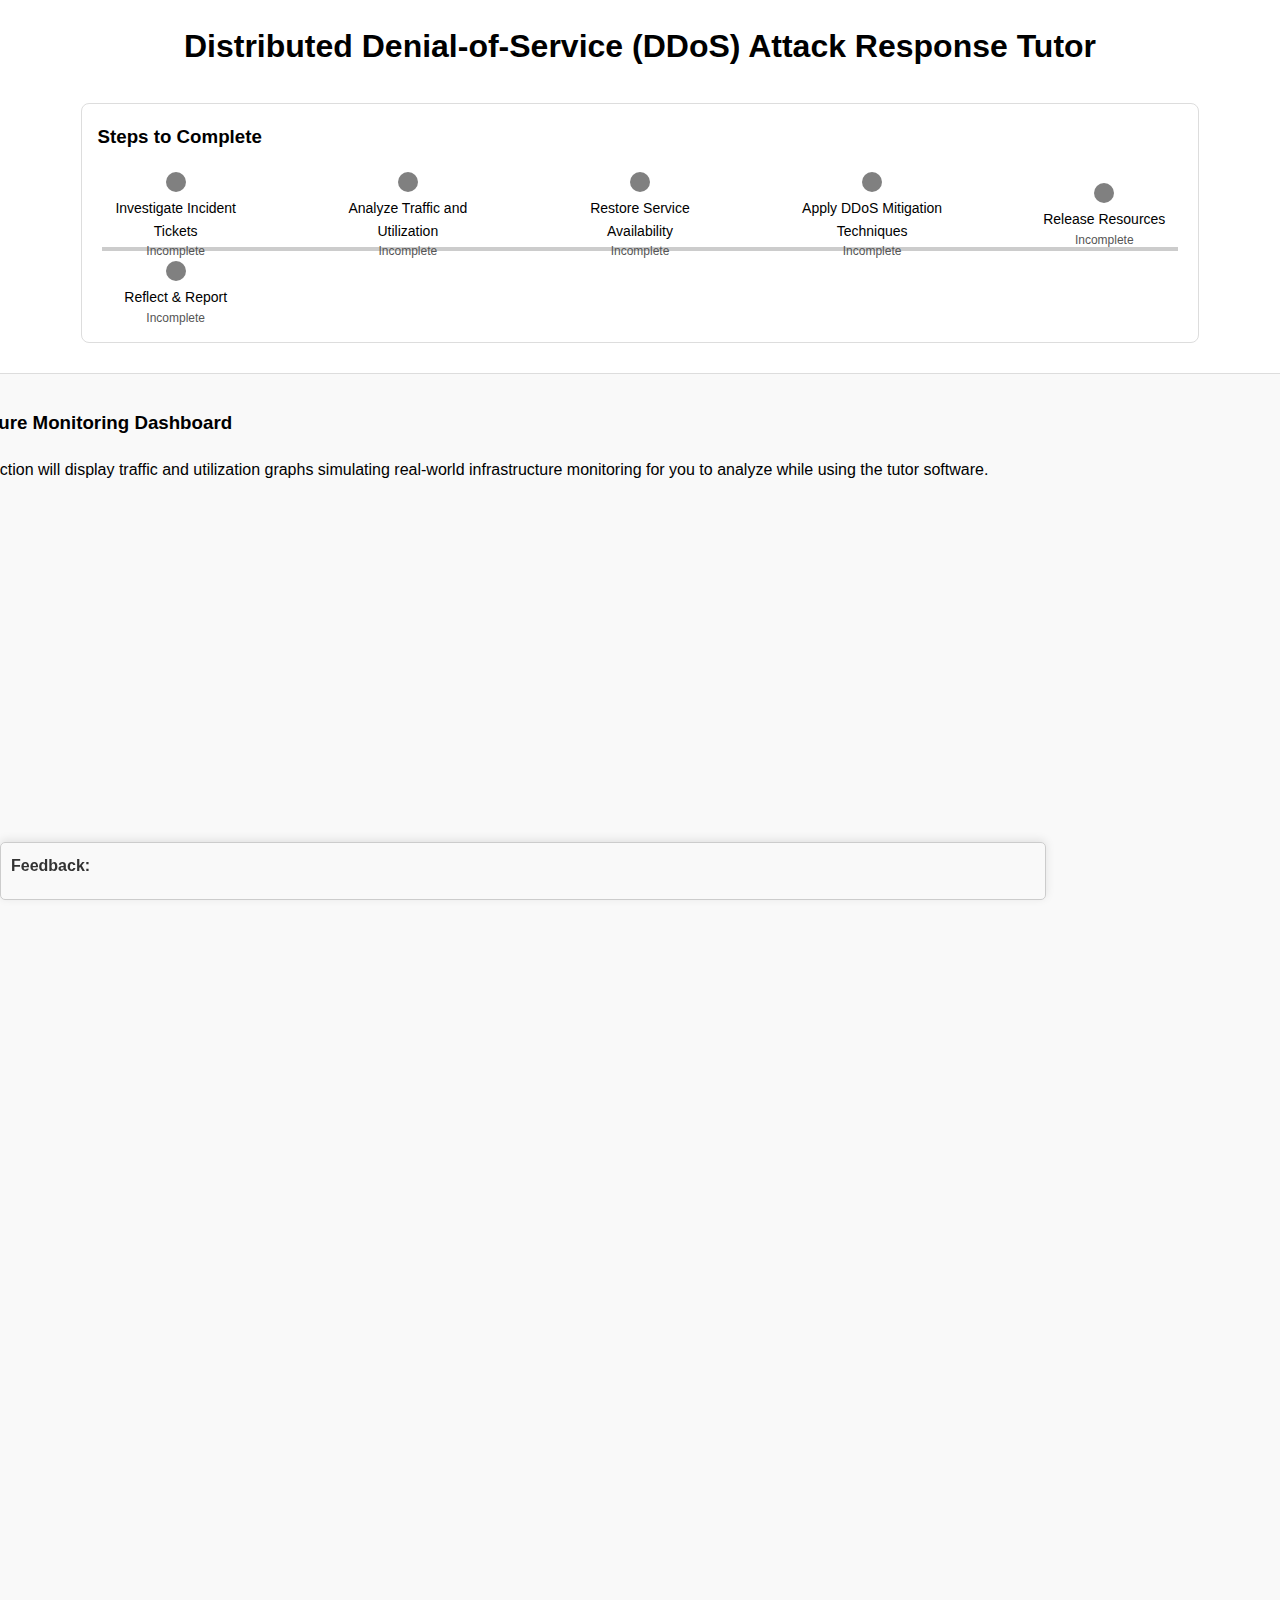
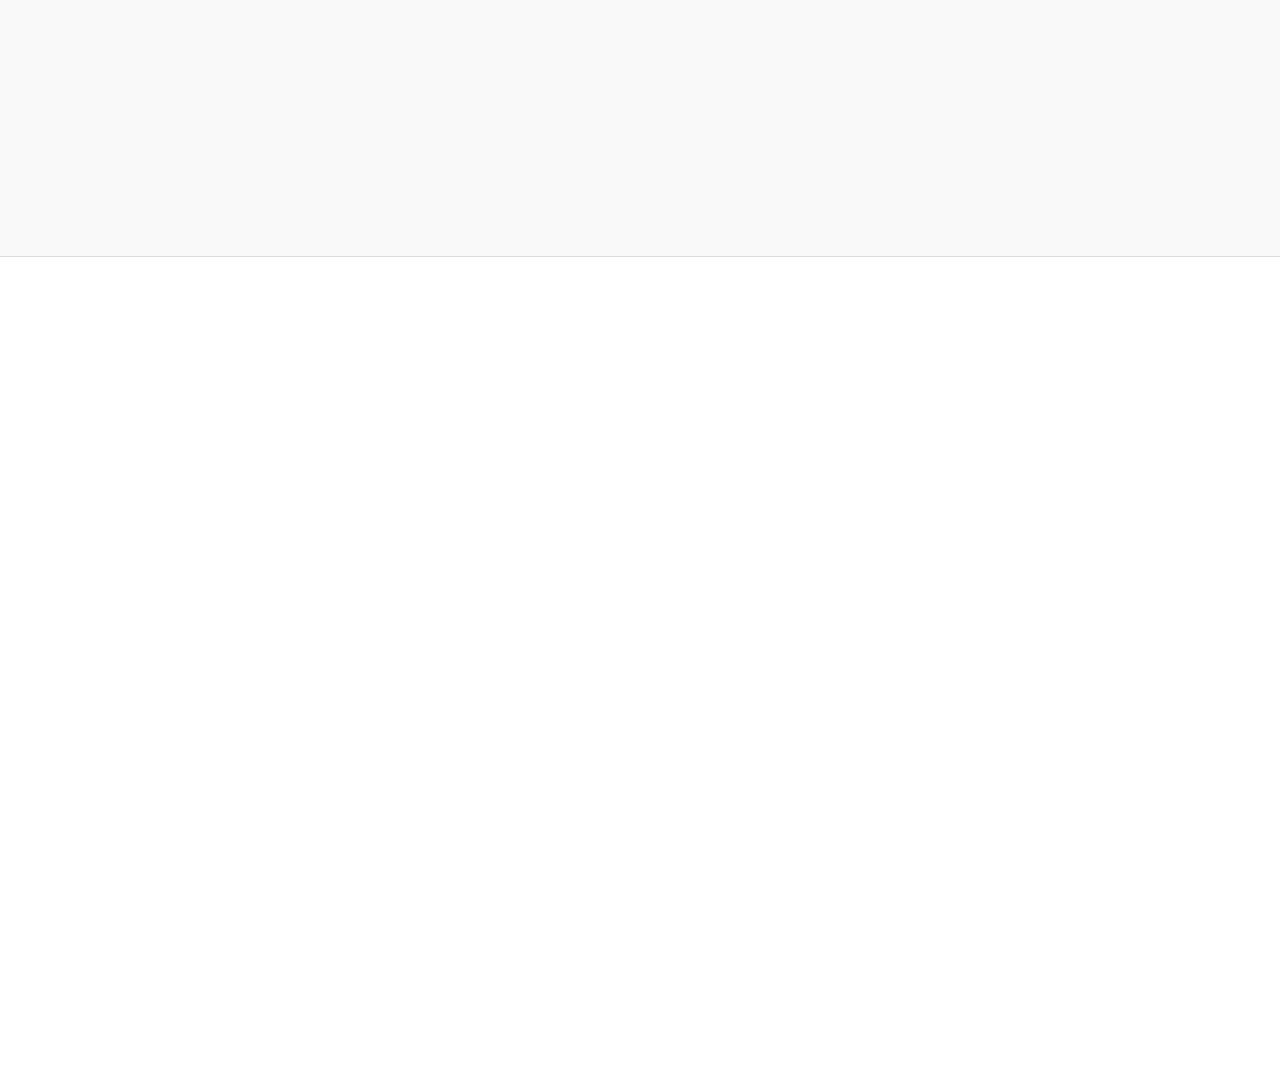
==== commit ff7deaae: "Infrastructure Monitoring Dashboard Instruction" ====
--- a/index.html
+++ b/index.html
@@ -232,6 +232,8 @@
 
             <div class="visualization-container">
                 <h3>Infrastructure Monitoring Dashboard</h3>
+                <p id="graph-text-instruction">Note: This section will display traffic and utilization graphs simulating
+                    real-world infrastructure monitoring for you to analyze while using the tutor software.</p>
                 <div id="traffic-chart" style="width: 1600px"></div>
                 <div id="utilization-chart" style="width: 1600px"></div>
             </div>
@@ -567,33 +569,16 @@
                 }
             `;
 
-
-            // Function to dynamically filter data for a specific end hour
-            function plotChartWithRange(jsonUrl, chartId, endHour) {
-                fetch(jsonUrl)
-                    .then(response => response.json())
-                    .then(data => {
-                        // Get the original x-axis (time labels) and filter based on endHour
-                        const originalX = data.data[0].x; // Assumes all traces have the same x-axis
-                        const originalLength = originalX.length;
-                        const filteredLength = (endHour - 13) * 10; // Calculate the number of points for endHour (e.g., 1 PM–4 PM = 30 points)
-
-                        // Filter the x-axis and y-axis data for each trace
-                        data.data.forEach(trace => {
-                            trace.x = trace.x.slice(0, filteredLength); // Filter x-axis (time)
-                            trace.y = trace.y.slice(0, filteredLength); // Filter y-axis (utilization/traffic data)
-                        });
-
-                        // Update the layout to match the filtered x-axis
-                        data.layout.xaxis.tickvals = Array.from({ length: filteredLength }, (_, i) => i); // Adjust tickvals
-                        data.layout.xaxis.ticktext = originalX.slice(0, filteredLength); // Adjust ticktext (time labels)
-
-                        // Render the filtered chart
-                        Plotly.newPlot(chartId, data.data, data.layout);
-                    });
+            // Remove the graph text instruction
+            const graphTextInstruction = document.getElementById("graph-text-instruction");
+            if (graphTextInstruction) {
+                graphTextInstruction.style.display = "none"; // Hide the element
             }
 
             switch (step) {
+                case 'incident':
+                    updateChart(4);
+                    break;
                 case 'analyze':
                     updateChart(4);
                     break;
